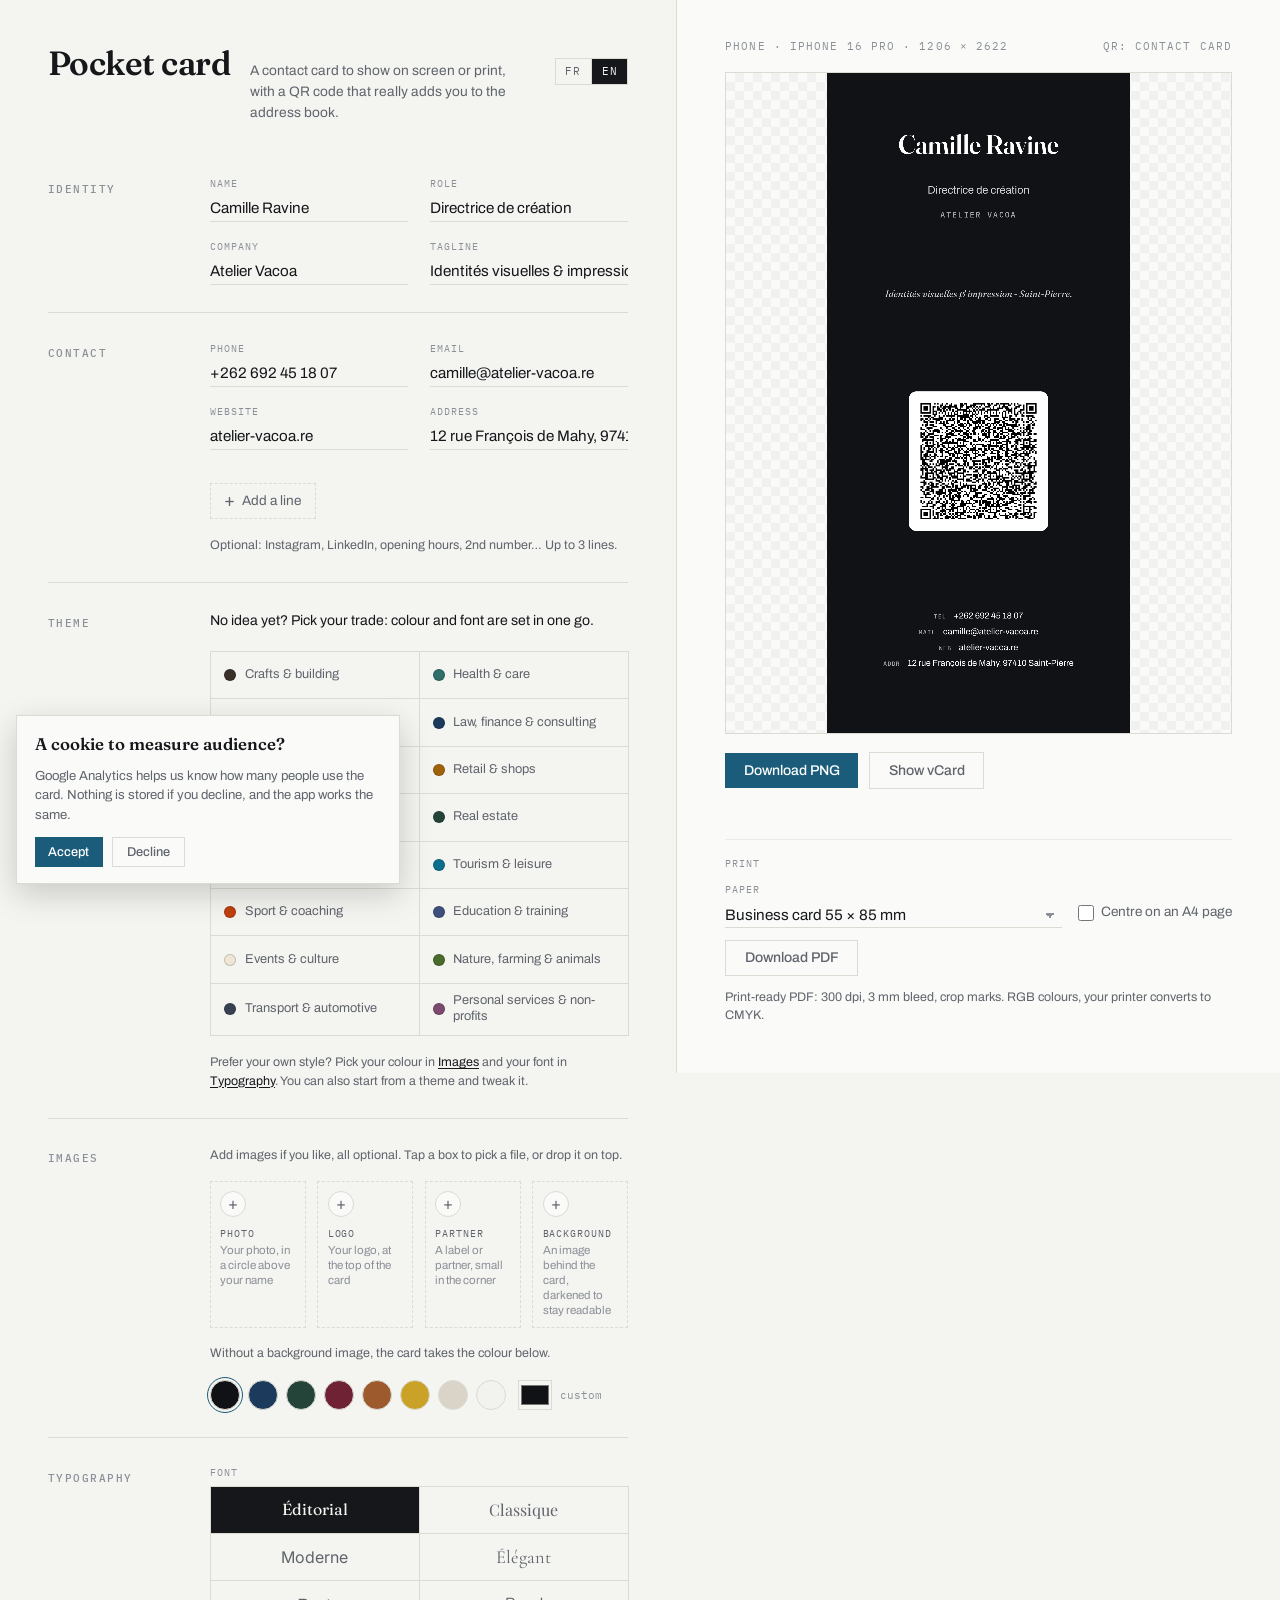
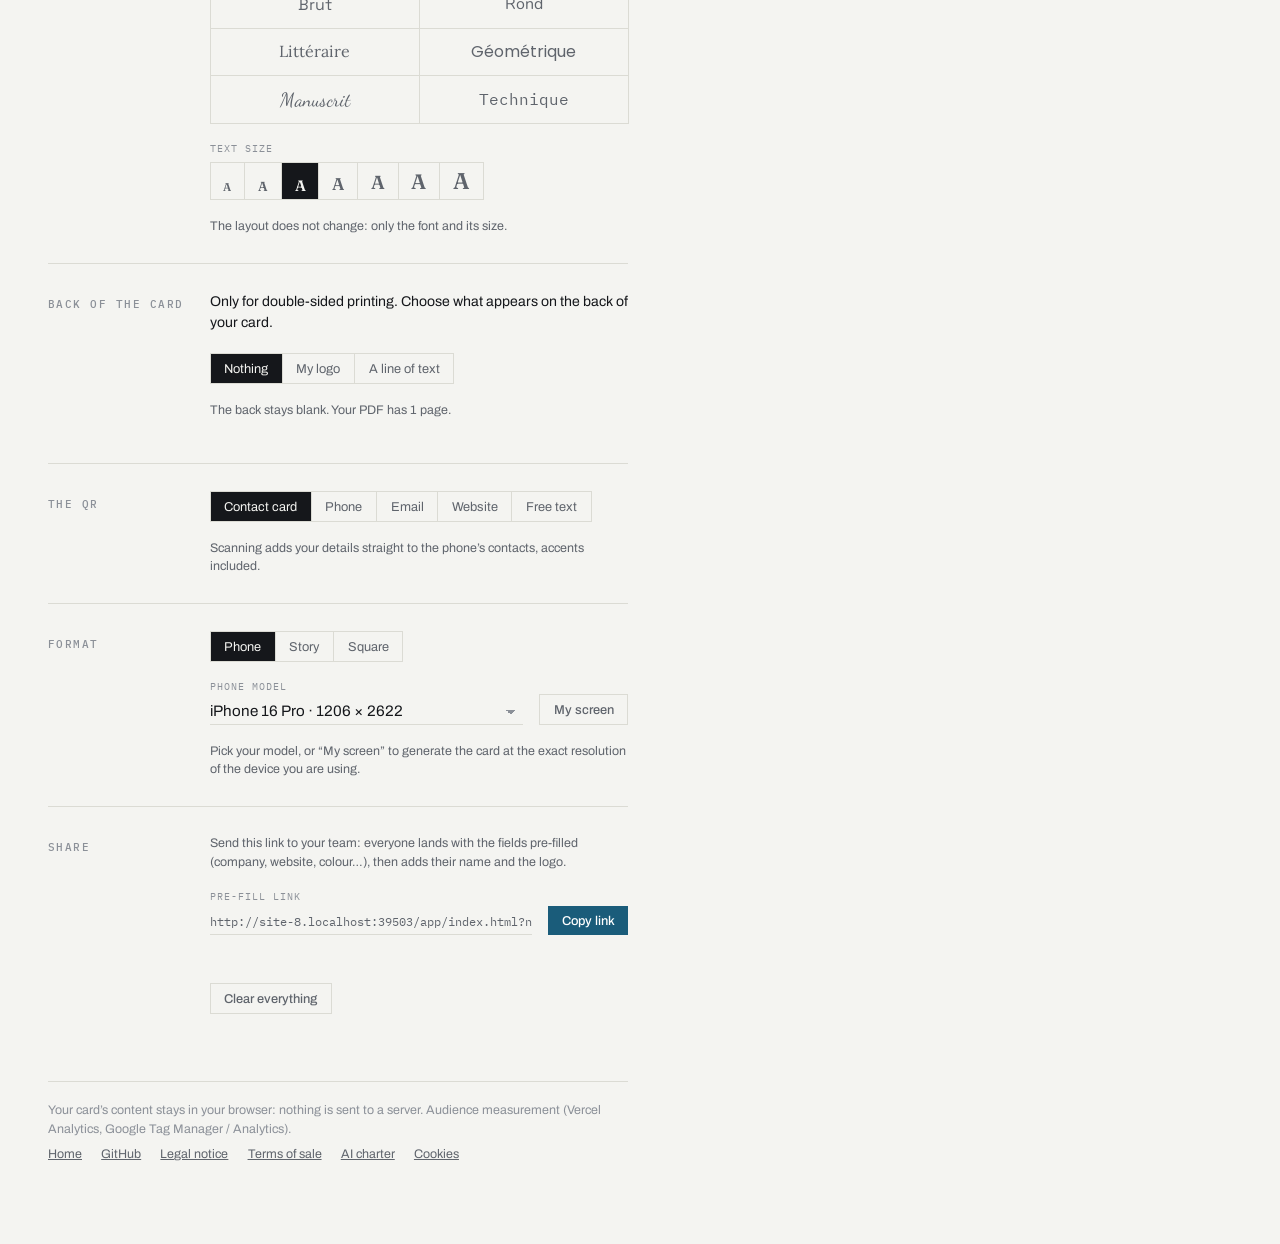
==== app/index.html @ 83f929d3 "Merge pull request #14 from greggstyle/app/lignes-en-plus App : bouton « + Ajouter une ligne » dans " ====
<!doctype html>
<html lang="fr">
<head>
<meta charset="utf-8">
<meta name="viewport" content="width=device-width,initial-scale=1">
<title>Carte de poche</title>
<meta name="description" content="Crée ta carte de contact avec QR code vCard, adaptée à ton téléphone. Gratuit, open source, tout reste dans ton navigateur.">
<meta name="theme-color" content="#1a5c7a">
<!-- Consent Mode v2 : consentement refusé par défaut, mis à jour par la bannière. Doit précéder GTM. -->
<script>
  window.dataLayer = window.dataLayer || [];
  function gtag(){dataLayer.push(arguments);}
  gtag('consent', 'default', {
    ad_storage: 'denied', ad_user_data: 'denied', ad_personalization: 'denied',
    analytics_storage: 'denied', wait_for_update: 500
  });
</script>
<!-- Google Tag Manager -->
<script>(function(w,d,s,l,i){w[l]=w[l]||[];w[l].push({'gtm.start':
new Date().getTime(),event:'gtm.js'});var f=d.getElementsByTagName(s)[0],
j=d.createElement(s),dl=l!='dataLayer'?'&l='+l:'';j.async=true;j.src=
'https://www.googletagmanager.com/gtm.js?id='+i+dl;f.parentNode.insertBefore(j,f);
})(window,document,'script','dataLayer','GTM-T5V4L7X7');</script>
<!-- End Google Tag Manager -->
<script>
  window.dataLayer = window.dataLayer || [];
  function gtag(){dataLayer.push(arguments);}
  gtag('js', new Date());

  gtag('config', 'G-0QM258T49E');
</script>
<meta property="og:title" content="Carte de poche">
<meta property="og:description" content="Une carte de contact à montrer sur écran ou à imprimer, avec un QR qui ajoute vraiment la fiche au répertoire.">
<meta property="og:type" content="website">
<meta property="og:url" content="https://www.cartedepoche.fr/app">
<link rel="canonical" href="https://www.cartedepoche.fr/app">
<link rel="icon" href="data:image/svg+xml,%3Csvg xmlns='http://www.w3.org/2000/svg' viewBox='0 0 64 64'%3E%3Crect width='64' height='64' rx='12' fill='%231a5c7a'/%3E%3Crect x='16' y='8' width='32' height='48' rx='5' fill='%23fff'/%3E%3Crect x='22' y='16' width='8' height='8' fill='%231a5c7a'/%3E%3Crect x='34' y='16' width='8' height='8' fill='%231a5c7a'/%3E%3Crect x='22' y='28' width='8' height='8' fill='%231a5c7a'/%3E%3Crect x='34' y='28' width='4' height='4' fill='%231a5c7a'/%3E%3Crect x='38' y='32' width='4' height='4' fill='%231a5c7a'/%3E%3Crect x='22' y='42' width='20' height='3' rx='1.5' fill='%231a5c7a'/%3E%3C/svg%3E">
<link rel="preconnect" href="https://fonts.googleapis.com">
<link rel="preconnect" href="https://fonts.gstatic.com" crossorigin>
<link rel="stylesheet" href="https://fonts.googleapis.com/css2?family=Fraunces:ital,opsz,wght@0,9..144,300..800;1,9..144,300..700&family=Archivo:wght@400;500;600&family=IBM+Plex+Mono:wght@400;500&display=swap">
<link rel="stylesheet" href="/style.css?v=16">
<script src="/vendor/qrcode.js?v=1.4.4"></script>
</head>
<body>
<!-- Google Tag Manager (noscript) -->
<noscript><iframe src="https://www.googletagmanager.com/ns.html?id=GTM-T5V4L7X7"
height="0" width="0" style="display:none;visibility:hidden"></iframe></noscript>
<!-- End Google Tag Manager (noscript) -->

<div class="wrap">
  <main class="col-form">
    <div class="masthead">
      <h1 data-i18n="title">Carte de poche</h1>
      <p data-i18n="tagline">Une carte de contact à montrer sur écran ou à imprimer, avec un QR qui ajoute vraiment la fiche au répertoire.</p>
      <div class="lang" id="lang" role="group" aria-label="Langue / Language">
        <button type="button" data-lang="fr" aria-pressed="true">FR</button>
        <button type="button" data-lang="en" aria-pressed="false">EN</button>
      </div>
    </div>

    <section class="sec">
      <h2 class="sec-h" data-i18n="sec.identity">Identité</h2>
      <div class="sec-b">
        <div class="grid2">
          <div class="f"><label for="f-name" data-i18n="f.name">Nom</label><input id="f-name" data-field="name" type="text" autocomplete="off"></div>
          <div class="f"><label for="f-role" data-i18n="f.role">Rôle</label><input id="f-role" data-field="role" type="text" autocomplete="off"></div>
          <div class="f"><label for="f-company" data-i18n="f.company">Société</label><input id="f-company" data-field="company" type="text" autocomplete="off"></div>
          <div class="f"><label for="f-phrase" data-i18n="f.phrase">Phrase</label><input id="f-phrase" data-field="phrase" type="text" autocomplete="off"></div>
        </div>
      </div>
    </section>

    <section class="sec">
      <h2 class="sec-h" data-i18n="sec.contact">Contact</h2>
      <div class="sec-b">
        <div class="grid2">
          <div class="f"><label for="f-phone" data-i18n="f.phone">Téléphone</label><input id="f-phone" data-field="phone" type="tel" autocomplete="off"></div>
          <div class="f"><label for="f-email" data-i18n="f.email">Email</label><input id="f-email" data-field="email" type="email" autocomplete="off"></div>
          <div class="f"><label for="f-web" data-i18n="f.web">Site web</label><input id="f-web" data-field="web" type="text" autocomplete="off"></div>
          <div class="f"><label for="f-address" data-i18n="f.address">Adresse</label><input id="f-address" data-field="address" type="text" autocomplete="off"></div>
        </div>
        <div class="extra-rows" id="extra-rows"></div>
        <button class="add-row" id="add-row" type="button"><span aria-hidden="true">+</span> <span data-i18n="extra.add">Ajouter une ligne</span></button>
        <p class="note" id="extra-note" data-i18n="extra.note">Facultatif : Instagram, LinkedIn, horaires, 2e numéro… Jusqu'à 3 lignes.</p>
      </div>
    </section>

    <section class="sec">
      <h2 class="sec-h" data-i18n="sec.theme">Thème</h2>
      <div class="sec-b">
        <p class="note theme-intro" data-i18n="theme.intro">Pas d'idée ? Choisis ton métier : la couleur et la police se règlent d'un coup.</p>
        <div class="seg seg-themes" id="themes" role="group" data-i18n-aria="sec.theme" aria-label="Thème"></div>
        <p class="note theme-custom" id="theme-custom" role="status" hidden></p>
        <p class="note" id="theme-diy"></p>
      </div>
    </section>

    <section class="sec">
      <h2 class="sec-h" data-i18n="sec.images">Images</h2>
      <div class="sec-b">
        <p class="note zones-intro" data-i18n="z.intro">Ajoute tes images si tu veux, tout est facultatif. Appuie sur une case pour choisir un fichier, ou glisse-le dessus.</p>
        <div class="zones">
          <div class="zone" data-zone="photo" tabindex="0" role="button" data-i18n-aria="z.photo.aria" aria-label="Charger une photo">
            <input type="file" accept="image/*" hidden>
            <img class="z-thumb" alt="">
            <button class="z-clear" type="button" data-i18n-aria="z.photo.clear" aria-label="Retirer la photo">&times;</button>
            <span class="z-label" data-i18n="z.photo">Photo</span><span class="z-hint" data-i18n="z.photo.hint">clic ou glisser</span>
          </div>
          <div class="zone" data-zone="logo" tabindex="0" role="button" data-i18n-aria="z.logo.aria" aria-label="Charger le logo principal">
            <input type="file" accept="image/*" hidden>
            <img class="z-thumb" alt="">
            <button class="z-clear" type="button" data-i18n-aria="z.logo.clear" aria-label="Retirer le logo">&times;</button>
            <span class="z-label" data-i18n="z.logo">Logo</span><span class="z-hint" data-i18n="z.logo.hint">haut, centré</span>
          </div>
          <div class="zone" data-zone="partner" tabindex="0" role="button" data-i18n-aria="z.partner.aria" aria-label="Charger le logo partenaire">
            <input type="file" accept="image/*" hidden>
            <img class="z-thumb" alt="">
            <button class="z-clear" type="button" data-i18n-aria="z.partner.clear" aria-label="Retirer le logo partenaire">&times;</button>
            <span class="z-label" data-i18n="z.partner">Partenaire</span><span class="z-hint" data-i18n="z.partner.hint">coin haut droit</span>
          </div>
          <div class="zone" data-zone="bg" tabindex="0" role="button" data-i18n-aria="z.bg.aria" aria-label="Charger une image de fond">
            <input type="file" accept="image/*" hidden>
            <img class="z-thumb" alt="">
            <button class="z-clear" type="button" data-i18n-aria="z.bg.clear" aria-label="Retirer l'image de fond">&times;</button>
            <span class="z-label" data-i18n="z.bg">Fond</span><span class="z-hint" data-i18n="z.bg.hint">voile + texte blanc</span>
          </div>
        </div>
        <p class="note" id="bg-note"></p>
        <p class="note warn" id="quota-note" hidden></p>
        <div class="swatches" id="swatches"></div>
      </div>
    </section>

    <section class="sec" id="sec-typo">
      <h2 class="sec-h" data-i18n="sec.typo">Typographie</h2>
      <div class="sec-b">
        <div class="f-row">
          <span class="f-lab" data-i18n="typo.font">Police</span>
          <div class="seg seg-fonts" id="fonts" role="group" data-i18n-aria="typo.font" aria-label="Police"></div>
        </div>
        <div class="f-row">
          <span class="f-lab" data-i18n="typo.size">Taille du texte</span>
          <div class="seg seg-sizes" id="sizes" role="group" data-i18n-aria="typo.size" aria-label="Taille du texte"></div>
        </div>
        <p class="note" data-i18n="typo.note">La disposition ne change pas : seules la police et sa taille.</p>
      </div>
    </section>

    <section class="sec">
      <h2 class="sec-h" data-i18n="sec.verso">Dos de la carte</h2>
      <div class="sec-b">
        <p class="note theme-intro" data-i18n="verso.intro">Seulement pour imprimer en recto-verso. Choisis ce qui s'affiche au dos de ta carte.</p>
        <div class="seg" id="verso-mode" role="group" data-i18n-aria="sec.verso" aria-label="Verso"></div>
        <div class="f" id="verso-text-wrap" hidden><label for="f-verso-text" data-i18n="verso.text">Texte du verso</label><textarea id="f-verso-text" placeholder="Par défaut : la phrase de la carte"></textarea></div>
        <p class="note" id="verso-note"></p>
        <p class="note"><a href="#" class="see-back" id="verso-see" hidden></a></p>
      </div>
    </section>

    <section class="sec">
      <h2 class="sec-h" data-i18n="sec.qr">Le QR</h2>
      <div class="sec-b">
        <div class="seg" id="qrmode" role="group" data-i18n-aria="qr.group" aria-label="Contenu du QR code"></div>
        <p class="note" id="qr-note"></p>
        <div class="f" id="freetext-wrap" hidden><label for="f-freetext" data-i18n="f.freetext">Texte à encoder</label><textarea id="f-freetext" data-field="freetext"></textarea></div>
      </div>
    </section>

    <section class="sec">
      <h2 class="sec-h" data-i18n="sec.format">Format</h2>
      <div class="sec-b">
        <div class="seg" id="formats" role="group" data-i18n-aria="fmt.group" aria-label="Format de sortie"></div>
        <div class="row" id="phone-row">
          <div class="f">
            <label for="f-preset" data-i18n="fmt.preset">Modèle de téléphone</label>
            <select id="f-preset"></select>
          </div>
          <button class="btn btn-ghost btn-sm" id="myscreen" type="button" data-i18n="fmt.screen">Mon écran</button>
        </div>
        <p class="note" id="fmt-note"></p>
      </div>
    </section>

    <section class="sec">
      <h2 class="sec-h" data-i18n="sec.share">Partager</h2>
      <div class="sec-b">
        <p class="note" data-i18n="share.note">Envoie ce lien à ton équipe : chacun arrive avec les champs pré-remplis (société, site, couleur…), puis ajoute son nom et le logo.</p>
        <div class="row">
          <div class="f"><label for="share-url" data-i18n="share.label">Lien de pré-remplissage</label><input id="share-url" type="text" readonly></div>
          <button class="btn btn-sm" id="copy" type="button" data-i18n="share.copy">Copier le lien</button>
        </div>
        <p class="status" id="share-status"></p>
        <div class="row">
          <button class="btn btn-ghost btn-sm" id="reset" type="button" data-i18n="reset">Tout effacer</button>
        </div>
      </div>
    </section>

    <footer class="foot">
      <span data-i18n="foot.privacy">Le contenu de ta carte reste dans ton navigateur : rien n'est envoyé à un serveur. Mesure d'audience (Vercel Analytics, Google Tag Manager / Analytics).</span>
      <a href="/" data-i18n="foot.home">Accueil</a>
      <a href="https://github.com/greggstyle/carte-de-poche" rel="noopener">GitHub</a>
      <a href="/mentions-legales" data-i18n="foot.legal">Mentions légales</a>
      <a href="/cgv" data-i18n="foot.cgv">CGV</a>
      <a href="/charte-ia" data-i18n="foot.ai">Charte IA</a>
      <button type="button" class="linklike" id="consent-open" data-i18n="consent.manage">Cookies</button>
    </footer>
  </main>

  <aside class="col-view">
    <div class="viewbar">
      <span class="dim" id="dim"></span>
      <div class="seg seg-face" id="face" role="group" aria-label="Recto / Verso" hidden></div>
      <span class="dim" id="mode-dim"></span>
    </div>
    <div class="stage"><canvas id="cv" width="1206" height="2622" data-i18n-aria="preview" aria-label="Aperçu de la carte"></canvas></div>
    <div class="paybar" id="paybar" hidden>
      <span id="paybar-text"></span>
      <button class="btn btn-sm" id="paybar-btn" type="button" data-i18n="pay.unlock">Débloquer</button>
    </div>
    <div class="actions">
      <button class="btn" id="dl" type="button" data-i18n="dl">Télécharger le PNG</button>
      <button class="btn btn-ghost" id="share" type="button" hidden data-i18n="share.btn">Partager</button>
      <button class="btn btn-ghost" id="peek" type="button" aria-expanded="false" data-i18n="peek.show">Voir la vCard</button>
    </div>
    <p class="status" id="status"></p>
    <div class="print">
      <span class="f-lab" data-i18n="print.title">Impression</span>
      <div class="row">
        <div class="f"><label for="f-paper" data-i18n="print.paper">Papier</label><select id="f-paper"></select></div>
        <label class="chk"><input type="checkbox" id="f-a4"> <span data-i18n="print.a4">Centrer sur une page A4</span></label>
      </div>
      <div class="actions">
        <button class="btn btn-ghost" id="pdf" type="button" data-i18n="print.btn">Télécharger le PDF</button>
        <button class="btn btn-ghost" id="pdfshare" type="button" hidden data-i18n="print.share">Partager le PDF</button>
      </div>
      <p class="note" data-i18n="print.note">PDF imprimeur : 300 dpi, 3 mm de fond perdu, traits de coupe. Couleurs RVB, ton imprimeur convertit en CMJN.</p>
    </div>
    <pre class="vcard-peek" id="peek-body" hidden></pre>
  </aside>
</div>

<!-- aperçu flottant (mobile) : vignette en bas à droite, s'ouvre en grand -->
<button class="mini" id="mini" type="button" data-i18n-aria="mini.open" aria-label="Agrandir l'aperçu" aria-haspopup="dialog" hidden><canvas id="mini-cv" width="152" height="330"></canvas></button>
<div class="mini-full" id="mini-full" role="dialog" aria-modal="true" data-i18n-aria="preview" aria-label="Aperçu de la carte" hidden>
  <canvas id="mini-big"></canvas>
  <button class="btn btn-ghost mini-close" id="mini-close" type="button" data-i18n="mini.close">Fermer</button>
</div>

<script>window.va = window.va || function(){ (window.vaq = window.vaq || []).push(arguments); };</script>
<script defer src="/_vercel/insights/script.js"></script>
<div class="gate" id="gate" role="dialog" aria-modal="true" aria-labelledby="gate-title" hidden>
  <div class="gate-card">
    <h2 id="gate-title">Débloquer les téléchargements</h2>
    <p id="gate-body"></p>
    <p class="gate-launch" id="gate-launch" hidden></p>
    <label class="gate-consent"><input type="checkbox" id="gate-consent"> <span id="gate-consent-text"></span></label>
    <p class="gate-msg" id="gate-msg" role="alert" hidden></p>
    <div class="gate-actions">
      <button class="btn" id="gate-go" type="button" disabled></button>
      <button class="btn btn-ghost" id="gate-later" type="button"></button>
    </div>
    <p class="note" id="gate-secure"></p>
  </div>
</div>

<div class="consent" id="consent" role="dialog" aria-live="polite" aria-labelledby="consent-title" hidden>
  <p class="consent-t" id="consent-title" data-i18n="consent.title">Un cookie pour mesurer l'audience ?</p>
  <p class="consent-b" data-i18n="consent.body">Google Analytics nous aide à savoir combien de personnes utilisent la carte. Rien n'est déposé si tu refuses, et l'app marche pareil.</p>
  <div class="consent-a">
    <button type="button" class="btn btn-sm" id="consent-yes" data-i18n="consent.yes">Accepter</button>
    <button type="button" class="btn btn-ghost btn-sm" id="consent-no" data-i18n="consent.no">Refuser</button>
  </div>
</div>
<script src="/app.js?v=19"></script>
</body>
</html>
---- style.css ----
/* Carte de poche : styles. Tokens light/dark, mise en page 2 colonnes, responsive. */
:root{
  --bg:#f4f4f1;
  --panel:#fafaf8;
  --ink:#15171b;
  --ink-2:#5f646c;
  --ink-3:#8b9098;
  --rule:#dbdbd4;
  --rule-2:#eceae4;
  --accent:#1a5c7a;
  --accent-ink:#ffffff;
  --focus:#1a5c7a;
  --serif:"Fraunces",Georgia,"Times New Roman",serif;
  --sans:"Archivo","Helvetica Neue",Arial,sans-serif;
  --mono:"IBM Plex Mono",ui-monospace,"SFMono-Regular",Menlo,monospace;
  color-scheme:light;
}
@media (prefers-color-scheme:dark){
  :root:not([data-theme="light"]){
    --bg:#111214;
    --panel:#16181b;
    --ink:#e8e8e4;
    --ink-2:#9aa0a8;
    --ink-3:#71767e;
    --rule:#2a2d32;
    --rule-2:#212429;
    --accent:#7cc0dd;
    --accent-ink:#0d1114;
    --focus:#7cc0dd;
    color-scheme:dark;
  }
}
:root[data-theme="dark"]{
  --bg:#111214;
  --panel:#16181b;
  --ink:#e8e8e4;
  --ink-2:#9aa0a8;
  --ink-3:#71767e;
  --rule:#2a2d32;
  --rule-2:#212429;
  --accent:#7cc0dd;
  --accent-ink:#0d1114;
  --focus:#7cc0dd;
  color-scheme:dark;
}
*{box-sizing:border-box}
[hidden]{display:none!important}
html{background:var(--bg)}
body{margin:0;background:var(--bg);color:var(--ink);font-family:var(--sans);font-size:15px;line-height:1.5;-webkit-font-smoothing:antialiased}
img{max-width:100%}
:focus-visible{outline:2px solid var(--focus);outline-offset:2px}

.wrap{display:grid;grid-template-columns:minmax(0,1.12fr) minmax(0,1fr);align-items:start;max-width:1500px;margin:0 auto}
.col-form{padding:2.4rem 3rem 5rem}
.col-view{position:sticky;top:0;border-left:1px solid var(--rule);background:var(--panel);padding:2.4rem 3rem 3rem;min-height:100vh;display:flex;flex-direction:column;gap:1.1rem}

.masthead{display:flex;align-items:baseline;gap:.9rem 1.2rem;flex-wrap:wrap;padding-bottom:1.6rem}
.masthead h1{font-family:var(--serif);font-weight:600;font-size:2.1rem;letter-spacing:-.015em;margin:0;text-wrap:balance}
.masthead p{margin:0;color:var(--ink-2);font-size:.86rem;max-width:34ch}
.lang{margin-left:auto;display:inline-flex;border:1px solid var(--rule)}
.lang button{font-family:var(--mono);font-size:.66rem;letter-spacing:.1em;text-transform:uppercase;color:var(--ink-2);background:transparent;border:0;border-right:1px solid var(--rule);padding:.35rem .6rem;cursor:pointer}
.lang button:last-child{border-right:0}
.lang button[aria-pressed="true"]{background:var(--ink);color:var(--bg)}

.sec{display:grid;grid-template-columns:8.5rem minmax(0,1fr);gap:0 1.6rem;padding:1.7rem 0;border-top:1px solid var(--rule)}
.sec:first-of-type{border-top:0}
.sec > .sec-h{font-family:var(--mono);font-size:.66rem;font-weight:500;letter-spacing:.14em;text-transform:uppercase;color:var(--ink-3);margin:.35rem 0 0;line-height:1.4}
.sec-b{display:flex;flex-direction:column;gap:1.05rem;min-width:0}

.grid2{display:grid;grid-template-columns:repeat(2,minmax(0,1fr));gap:1.05rem 1.4rem}
/* lignes de contact en plus (facultatives) */
.extra-rows{display:flex;flex-direction:column;gap:1.05rem;margin-top:1.05rem}
.extra-rows:empty{display:none}
.extra-row{display:grid;grid-template-columns:minmax(0,7.5rem) minmax(0,1fr) auto;gap:1rem;align-items:end}
.extra-del{width:30px;height:30px;border:1px solid var(--rule);background:var(--panel);color:var(--ink-2);border-radius:50%;font-size:16px;line-height:1;cursor:pointer;padding:0;margin-bottom:.2rem}
.extra-del:hover{color:var(--ink);border-color:var(--ink-2)}
.add-row{align-self:flex-start;margin-top:1rem;display:inline-flex;align-items:center;gap:.45rem;background:transparent;border:1px dashed var(--rule);color:var(--ink-2);font:inherit;font-size:.85rem;padding:.45rem .85rem;cursor:pointer}
.add-row span[aria-hidden]{font-size:1.1rem;line-height:1}
.add-row:hover{border-color:var(--accent);color:var(--accent)}
.add-row[hidden]{display:none}
.f{display:flex;flex-direction:column;gap:.28rem;min-width:0}
.f > label{font-family:var(--mono);font-size:.63rem;letter-spacing:.1em;text-transform:uppercase;color:var(--ink-3)}
.f > input,.f > textarea,.f > select{font-family:var(--sans);font-size:.95rem;color:var(--ink);background:transparent;border:0;border-bottom:1px solid var(--rule);padding:.3rem 0;width:100%;border-radius:0}
.f > select{cursor:pointer;-webkit-appearance:none;appearance:none;padding-right:1.4rem;background-image:linear-gradient(45deg,transparent 50%,var(--ink-3) 50%),linear-gradient(135deg,var(--ink-3) 50%,transparent 50%);background-position:calc(100% - 12px) 55%,calc(100% - 7px) 55%;background-size:5px 5px,5px 5px;background-repeat:no-repeat}
.f > textarea{resize:vertical;min-height:3.2em;line-height:1.45}
.f > input:focus,.f > textarea:focus,.f > select:focus{outline:none;border-bottom-color:var(--accent)}
.f > input::placeholder,.f > textarea::placeholder{color:var(--ink-3)}
.f > input[readonly]{color:var(--ink-2);font-family:var(--mono);font-size:.78rem}

.zones{display:grid;grid-template-columns:repeat(4,minmax(0,1fr));gap:.7rem}
.zone{position:relative;border:1px dashed var(--rule);background:transparent;padding:.6rem .6rem .55rem;min-height:92px;display:flex;flex-direction:column;justify-content:flex-end;gap:.1rem;cursor:pointer;transition:border-color .12s,background .12s}
.zone:hover,.zone.over{border-color:var(--accent);background:color-mix(in srgb,var(--accent) 7%,transparent)}
.zone .z-label{font-family:var(--mono);font-size:.63rem;letter-spacing:.09em;text-transform:uppercase;color:var(--ink-2)}
.zone .z-hint{font-size:.72rem;line-height:1.3;color:var(--ink-3)}
.zones-intro{margin:0 0 .2rem}
/* un « + » dans chaque case vide, pour montrer qu'on peut appuyer */
.zone:not(.filled)::before{content:"+";position:absolute;top:.55rem;left:.6rem;width:24px;height:24px;border:1px solid var(--rule);border-radius:50%;display:flex;align-items:center;justify-content:center;font-size:16px;line-height:1;color:var(--ink-2);background:var(--panel);transition:color .12s,border-color .12s}
.zone:not(.filled):hover::before,.zone.over::before{color:var(--accent);border-color:var(--accent)}
.zone:not(.filled){justify-content:flex-start;padding-top:2.75rem}
.zone{min-height:118px}
.zone .z-thumb{display:none;position:absolute;inset:.5rem .5rem 2.1rem;width:calc(100% - 1rem);height:calc(100% - 2.6rem);object-fit:contain;object-position:left center}
.zone.filled{border-style:solid;border-color:var(--rule)}
.zone.filled .z-thumb{display:block}
.zone.filled .z-hint{display:none}
.z-clear{display:none;position:absolute;top:.3rem;right:.3rem;width:22px;height:22px;border:1px solid var(--rule);background:var(--panel);color:var(--ink-2);border-radius:50%;font-size:14px;line-height:1;cursor:pointer;padding:0}
.z-clear:hover{color:var(--ink);border-color:var(--ink-2)}
.zone.filled .z-clear{display:block}

.swatches{display:flex;flex-wrap:wrap;gap:.5rem;align-items:center}
.sw{width:30px;height:30px;border-radius:50%;border:1px solid var(--rule);padding:0;cursor:pointer;position:relative}
.sw[aria-pressed="true"]::after{content:"";position:absolute;inset:-4px;border:1px solid var(--accent);border-radius:50%}
.picker{display:inline-flex;align-items:center;gap:.45rem;margin-left:.3rem}
.picker input[type=color]{width:34px;height:30px;padding:0;border:1px solid var(--rule);background:transparent;cursor:pointer}
.picker span{font-family:var(--mono);font-size:.68rem;color:var(--ink-3)}

.seg{display:flex;flex-wrap:wrap;gap:0;border:1px solid var(--rule);width:fit-content;max-width:100%}
.seg button{font-family:var(--sans);font-size:.8rem;color:var(--ink-2);background:transparent;border:0;border-right:1px solid var(--rule);padding:.45rem .85rem;cursor:pointer;white-space:nowrap}
.seg button:last-child{border-right:0}
.seg button[aria-pressed="true"]{background:var(--ink);color:var(--bg)}
.row{display:flex;flex-wrap:wrap;gap:.7rem 1rem;align-items:flex-end}
.row .f{flex:1 1 14rem}
.note{font-size:.78rem;color:var(--ink-2);margin:0}
.note code{font-family:var(--mono);font-size:.92em;color:var(--ink)}
.note.warn{color:#9c5a2d}

.stage{border:1px solid var(--rule);background:
  repeating-conic-gradient(from 0deg, color-mix(in srgb,var(--ink) 4%,transparent) 0% 25%, transparent 0% 50%) 0 0/18px 18px;
  padding:0;display:flex;justify-content:center;align-items:flex-start;overflow:hidden}
#cv{display:block;width:100%;height:auto;max-height:calc(100vh - 15rem);object-fit:contain}
.viewbar{display:flex;justify-content:space-between;align-items:baseline;gap:1rem;flex-wrap:wrap}
.viewbar .dim{font-family:var(--mono);font-size:.68rem;letter-spacing:.1em;text-transform:uppercase;color:var(--ink-3)}
.actions{display:flex;gap:.7rem;align-items:center;flex-wrap:wrap}
.btn{font-family:var(--sans);font-size:.88rem;font-weight:500;background:var(--accent);color:var(--accent-ink);border:0;padding:.62rem 1.15rem;cursor:pointer}
.btn:hover{filter:brightness(1.08)}
.btn[disabled]{opacity:.5;cursor:default}
.btn-ghost{background:transparent;color:var(--ink-2);border:1px solid var(--rule)}
.btn-ghost:hover{color:var(--ink);border-color:var(--ink-2);filter:none}
.btn-sm{font-size:.8rem;padding:.45rem .85rem}
.status{font-size:.78rem;color:var(--ink-2);margin:0;min-height:1.2em}
.vcard-peek{font-family:var(--mono);font-size:.66rem;line-height:1.6;color:var(--ink-3);white-space:pre-wrap;word-break:break-all;border-top:1px solid var(--rule-2);padding-top:.8rem;margin:0;max-height:8.5rem;overflow:auto}

.foot{margin-top:2.5rem;padding-top:1.2rem;border-top:1px solid var(--rule);font-size:.78rem;color:var(--ink-3);display:flex;flex-wrap:wrap;gap:.4rem 1.2rem}
.foot a{color:var(--ink-2)}

/* typographie */
.f-row{display:flex;flex-direction:column;gap:.35rem}
.f-lab{font-family:var(--mono);font-size:.63rem;letter-spacing:.1em;text-transform:uppercase;color:var(--ink-3)}
/* polices : grille régulière, 2 colonnes (5 lignes) dans une colonne étroite, 5 colonnes (2 lignes) dès qu'il y a la place.
   Les traits entre cases viennent du fond de la grille (gap 1px), pour des lignes nettes et continues. */
.f-row:has(> .seg-fonts){container-type:inline-size}
.seg-fonts{display:grid;grid-template-columns:repeat(2,minmax(0,1fr));gap:1px;width:100%;background:var(--rule)}
.seg-fonts button{border-right:0;background:var(--bg);font-size:1rem;line-height:1.2;padding:.65rem .5rem;min-height:2.9rem;text-align:center;overflow:hidden;text-overflow:ellipsis}
.seg-fonts button[data-k="elegant"]{font-size:1.15rem}
.seg-fonts button[data-k="script"]{font-size:1.2rem}
.seg-fonts button[aria-pressed="true"]{background:var(--ink);color:var(--bg)}
@container (min-width:42rem){.seg-fonts{grid-template-columns:repeat(5,minmax(0,1fr))}}
.seg-sizes button{line-height:1;padding:.4rem .8rem;display:inline-flex;align-items:flex-end;min-height:2.3rem;font-family:var(--serif);font-weight:600}

/* paiement */
.sr{position:absolute;width:1px;height:1px;overflow:hidden;clip:rect(0 0 0 0);white-space:nowrap}
.paybar s,.gate-card s{color:var(--ink-3);text-decoration-thickness:2px}
.paybar strong{color:var(--ink)}
.paybar{display:flex;align-items:center;justify-content:space-between;gap:.8rem;flex-wrap:wrap;border:1px solid var(--rule);background:color-mix(in srgb,var(--accent) 8%,transparent);padding:.6rem .8rem;font-size:.82rem;color:var(--ink-2)}
.paybar.ok{background:color-mix(in srgb,#2f9e5a 12%,transparent);color:var(--ink)}
.gate{position:fixed;inset:0;z-index:60;background:rgba(10,12,14,.55);display:flex;align-items:center;justify-content:center;padding:1rem}
.gate-card{background:var(--panel);color:var(--ink);border:1px solid var(--rule);border-radius:10px;max-width:30rem;width:100%;padding:1.4rem 1.4rem 1.2rem;display:flex;flex-direction:column;gap:.8rem;box-shadow:0 20px 50px rgba(0,0,0,.3)}
.gate-card h2{font-family:var(--serif);font-size:1.4rem;margin:0}
.gate-card p{margin:0;color:var(--ink-2);font-size:.92rem}
.gate-launch{color:var(--accent)!important;font-weight:600}
.gate-consent{display:flex;gap:.6rem;align-items:flex-start;font-size:.82rem;color:var(--ink-2);cursor:pointer}
.gate-consent input{margin-top:.2rem;width:18px;height:18px;flex:none;accent-color:var(--accent)}
.gate-msg{color:#b3261e!important;font-weight:600}
.gate-actions{display:flex;gap:.7rem;flex-wrap:wrap}

/* thèmes et verso */
/* thèmes : même grille régulière que les polices. 16 thèmes = 2 colonnes, ou 4 quand il y a la place. */
.f-row:has(> .seg-themes), .sec-b:has(> .seg-themes){container-type:inline-size}
.seg-themes{display:grid;grid-template-columns:repeat(2,minmax(0,1fr));gap:1px;width:100%;background:var(--rule)}
.seg-themes button{display:flex;align-items:center;gap:.55rem;border-right:0;background:var(--bg);white-space:normal;text-align:left;line-height:1.25;padding:.6rem .8rem;min-height:2.9rem}
.seg-themes button[aria-pressed="true"]{background:var(--ink);color:var(--bg)}
@container (min-width:42rem){.seg-themes{grid-template-columns:repeat(4,minmax(0,1fr))}}
.theme-intro{font-size:.88rem;color:var(--ink);margin:0 0 .2rem}
.theme-custom{color:var(--accent);font-weight:500}
.theme-custom::before{content:"\2713\00a0"}
#theme-diy a{color:var(--ink);text-decoration:underline;text-underline-offset:.15em;text-decoration-thickness:1px}
#theme-diy a:hover{color:var(--accent)}
.see-back{color:var(--ink);text-decoration:underline;text-underline-offset:.15em;text-decoration-thickness:1px}
.see-back:hover{color:var(--accent)}
.flash{animation:flash 1.4s ease}
@keyframes flash{0%,100%{box-shadow:0 0 0 0 transparent}25%{box-shadow:0 0 0 4px color-mix(in srgb,var(--accent) 35%,transparent)}}
.seg-themes .dot{width:12px;height:12px;border-radius:50%;border:1px solid rgba(0,0,0,.18);flex:none}
.seg-face button{font-family:var(--mono);font-size:.66rem;letter-spacing:.1em;text-transform:uppercase;padding:.3rem .6rem}

/* impression */
.print{display:flex;flex-direction:column;gap:.7rem;border-top:1px solid var(--rule-2);padding-top:1rem}
.chk{display:inline-flex;align-items:center;gap:.45rem;font-size:.85rem;color:var(--ink-2);cursor:pointer;padding-bottom:.35rem}
.chk input{width:16px;height:16px;accent-color:var(--accent);margin:0}

/* bannière de consentement */
.consent{position:fixed;left:1rem;right:1rem;bottom:1rem;z-index:50;max-width:24rem;margin:0;background:var(--panel);color:var(--ink);border:1px solid var(--rule);box-shadow:0 10px 30px rgba(0,0,0,.18);padding:1rem 1.1rem;display:flex;flex-direction:column;gap:.55rem}
.consent-t{margin:0;font-family:var(--serif);font-weight:600;font-size:1.05rem}
.consent-b{margin:0;font-size:.82rem;color:var(--ink-2)}
.consent-a{display:flex;gap:.6rem;flex-wrap:wrap;margin-top:.2rem}
.linklike{background:none;border:0;padding:0;font:inherit;color:var(--ink-2);text-decoration:underline;cursor:pointer}

/* aperçu flottant (mobile uniquement) */
.mini{position:fixed;right:calc(.9rem + env(safe-area-inset-right));bottom:calc(.9rem + env(safe-area-inset-bottom));z-index:40;padding:0;border:1px solid var(--rule);background:var(--panel);border-radius:10px;overflow:hidden;box-shadow:0 8px 24px rgba(0,0,0,.22);cursor:zoom-in;opacity:0;transform:translateY(8px) scale(.96);pointer-events:none;transition:opacity .2s ease,transform .2s ease,top .2s ease,bottom .2s ease}
.mini.on{opacity:1;transform:none;pointer-events:auto}
.mini.top{bottom:auto;top:calc(.9rem + env(safe-area-inset-top))}
.mini canvas{display:block}
.mini:focus-visible{outline:2px solid var(--focus);outline-offset:3px}
.mini-full{position:fixed;inset:0;z-index:55;background:rgba(10,12,14,.82);display:flex;flex-direction:column;align-items:center;justify-content:center;gap:1rem;padding:calc(1rem + env(safe-area-inset-top)) 1rem calc(1rem + env(safe-area-inset-bottom))}
.mini-full[hidden]{display:none}
.mini-full canvas{display:block;max-width:100%;max-height:calc(100% - 4rem);width:auto;height:auto;box-shadow:0 12px 40px rgba(0,0,0,.4)}
.mini-close{background:var(--panel);color:var(--ink)}
@media (min-width:981px){.mini{display:none}}

@media (max-width:980px){
  .wrap{grid-template-columns:minmax(0,1fr)}
  .col-view{position:static;order:-1;border-left:0;border-bottom:1px solid var(--rule);min-height:0;padding:1.6rem 1rem 2rem}
  .col-form{padding:1.6rem 1rem 4rem}
  .sec{grid-template-columns:minmax(0,1fr);gap:.7rem}
  .sec > .sec-h{margin:0}
  #cv{max-height:62vh}
  .zones{grid-template-columns:repeat(2,minmax(0,1fr))}
  .lang{margin-left:0}
}
@media (max-width:520px){
  .grid2{grid-template-columns:minmax(0,1fr)}
}
@media (prefers-reduced-motion:reduce){*{transition:none!important}}
@media (pointer:coarse){
  .z-clear{width:30px;height:30px;font-size:18px}
  .seg button{padding:.6rem .95rem}
}
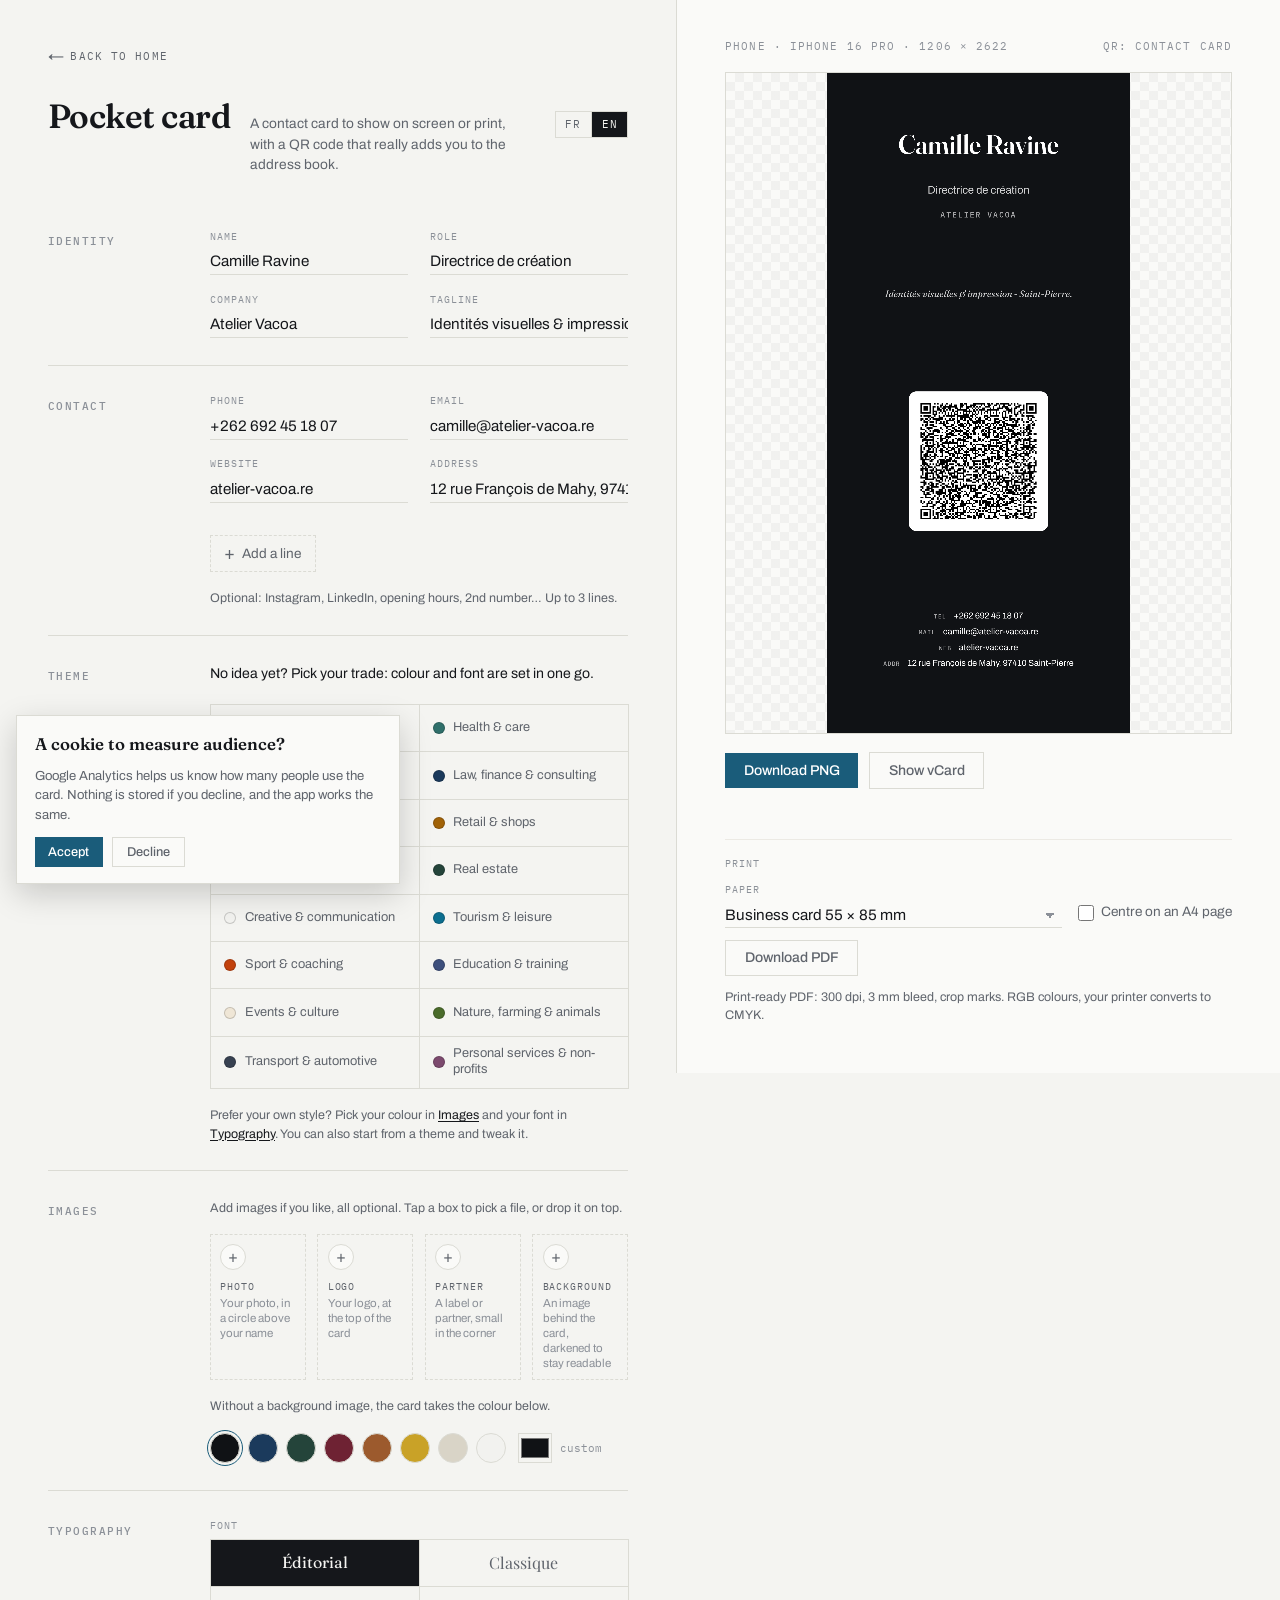
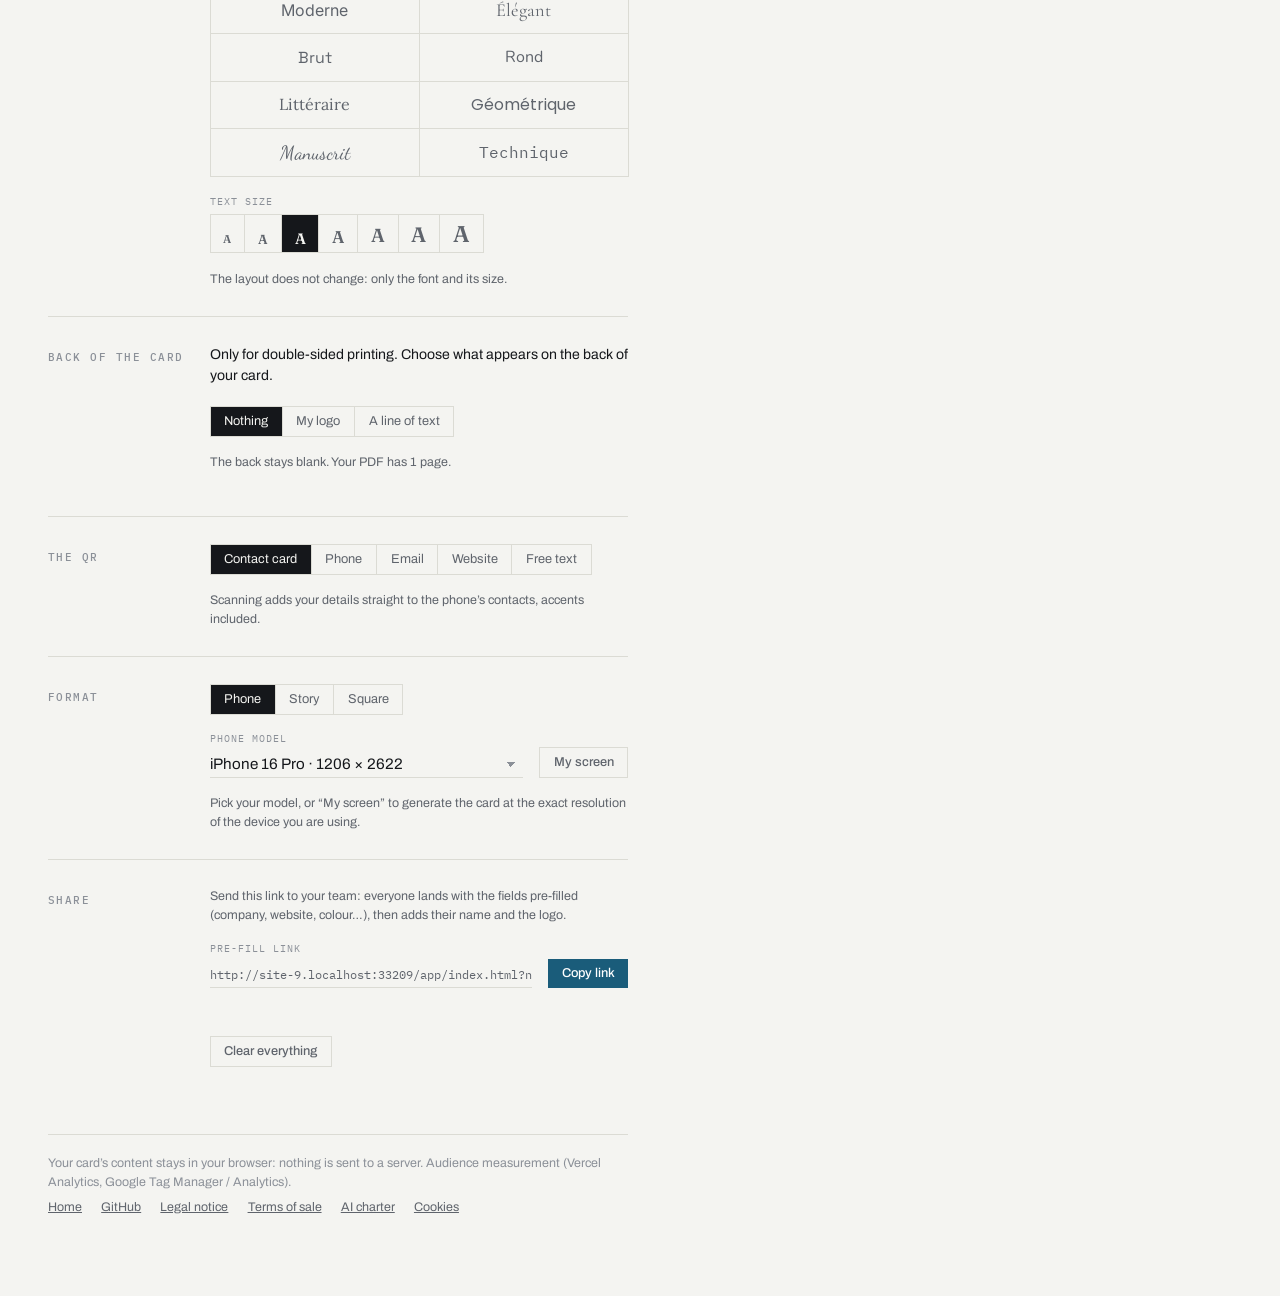
==== commit b27f6536: "App : lien « Retour à l'accueil » et titre cliquable Un lien « ← Retour à l'accueil » au-dessus du t" ====
--- a/app/index.html
+++ b/app/index.html
@@ -38,7 +38,7 @@
 <link rel="preconnect" href="https://fonts.googleapis.com">
 <link rel="preconnect" href="https://fonts.gstatic.com" crossorigin>
 <link rel="stylesheet" href="https://fonts.googleapis.com/css2?family=Fraunces:ital,opsz,wght@0,9..144,300..800;1,9..144,300..700&family=Archivo:wght@400;500;600&family=IBM+Plex+Mono:wght@400;500&display=swap">
-<link rel="stylesheet" href="/style.css?v=16">
+<link rel="stylesheet" href="/style.css?v=17">
 <script src="/vendor/qrcode.js?v=1.4.4"></script>
 </head>
 <body>
@@ -49,8 +49,9 @@
 
 <div class="wrap">
   <main class="col-form">
+    <a class="back-home" href="/"><span aria-hidden="true">&larr;</span> <span data-i18n="nav.home">Retour à l'accueil</span></a>
     <div class="masthead">
-      <h1 data-i18n="title">Carte de poche</h1>
+      <h1><a class="home-link" href="/" data-i18n="title">Carte de poche</a></h1>
       <p data-i18n="tagline">Une carte de contact à montrer sur écran ou à imprimer, avec un QR qui ajoute vraiment la fiche au répertoire.</p>
       <div class="lang" id="lang" role="group" aria-label="Langue / Language">
         <button type="button" data-lang="fr" aria-pressed="true">FR</button>
@@ -208,6 +209,7 @@
   </main>
 
   <aside class="col-view">
+    <a class="back-home back-home-m" href="/"><span aria-hidden="true">&larr;</span> <span data-i18n="nav.home">Retour à l'accueil</span></a>
     <div class="viewbar">
       <span class="dim" id="dim"></span>
       <div class="seg seg-face" id="face" role="group" aria-label="Recto / Verso" hidden></div>
@@ -272,6 +274,6 @@
     <button type="button" class="btn btn-ghost btn-sm" id="consent-no" data-i18n="consent.no">Refuser</button>
   </div>
 </div>
-<script src="/app.js?v=19"></script>
+<script src="/app.js?v=20"></script>
 </body>
 </html>
--- a/style.css
+++ b/style.css
@@ -56,6 +56,14 @@
 
 .masthead{display:flex;align-items:baseline;gap:.9rem 1.2rem;flex-wrap:wrap;padding-bottom:1.6rem}
 .masthead h1{font-family:var(--serif);font-weight:600;font-size:2.1rem;letter-spacing:-.015em;margin:0;text-wrap:balance}
+.home-link{color:inherit;text-decoration:none}
+.home-link:hover{color:var(--accent)}
+/* lien retour vers la page d'accueil, au-dessus du titre */
+.back-home{display:inline-flex;align-items:center;gap:.4rem;margin:0 0 1.1rem;font-family:var(--mono);font-size:.7rem;letter-spacing:.1em;text-transform:uppercase;color:var(--ink-2);text-decoration:none;padding:.35rem 0}
+.back-home span[aria-hidden]{font-family:var(--sans);font-size:1rem;letter-spacing:0;transition:transform .15s}
+.back-home:hover{color:var(--accent)}
+.back-home:hover span[aria-hidden]{transform:translateX(-3px)}
+.back-home-m{display:none}
 .masthead p{margin:0;color:var(--ink-2);font-size:.86rem;max-width:34ch}
 .lang{margin-left:auto;display:inline-flex;border:1px solid var(--rule)}
 .lang button{font-family:var(--mono);font-size:.66rem;letter-spacing:.1em;text-transform:uppercase;color:var(--ink-2);background:transparent;border:0;border-right:1px solid var(--rule);padding:.35rem .6rem;cursor:pointer}
@@ -216,6 +224,8 @@
 @media (min-width:981px){.mini{display:none}}
 
 @media (max-width:980px){
+  .back-home-m{display:inline-flex;align-self:flex-start;margin:0}
+  .col-form > .back-home{display:none}
   .wrap{grid-template-columns:minmax(0,1fr)}
   .col-view{position:static;order:-1;border-left:0;border-bottom:1px solid var(--rule);min-height:0;padding:1.6rem 1rem 2rem}
   .col-form{padding:1.6rem 1rem 4rem}
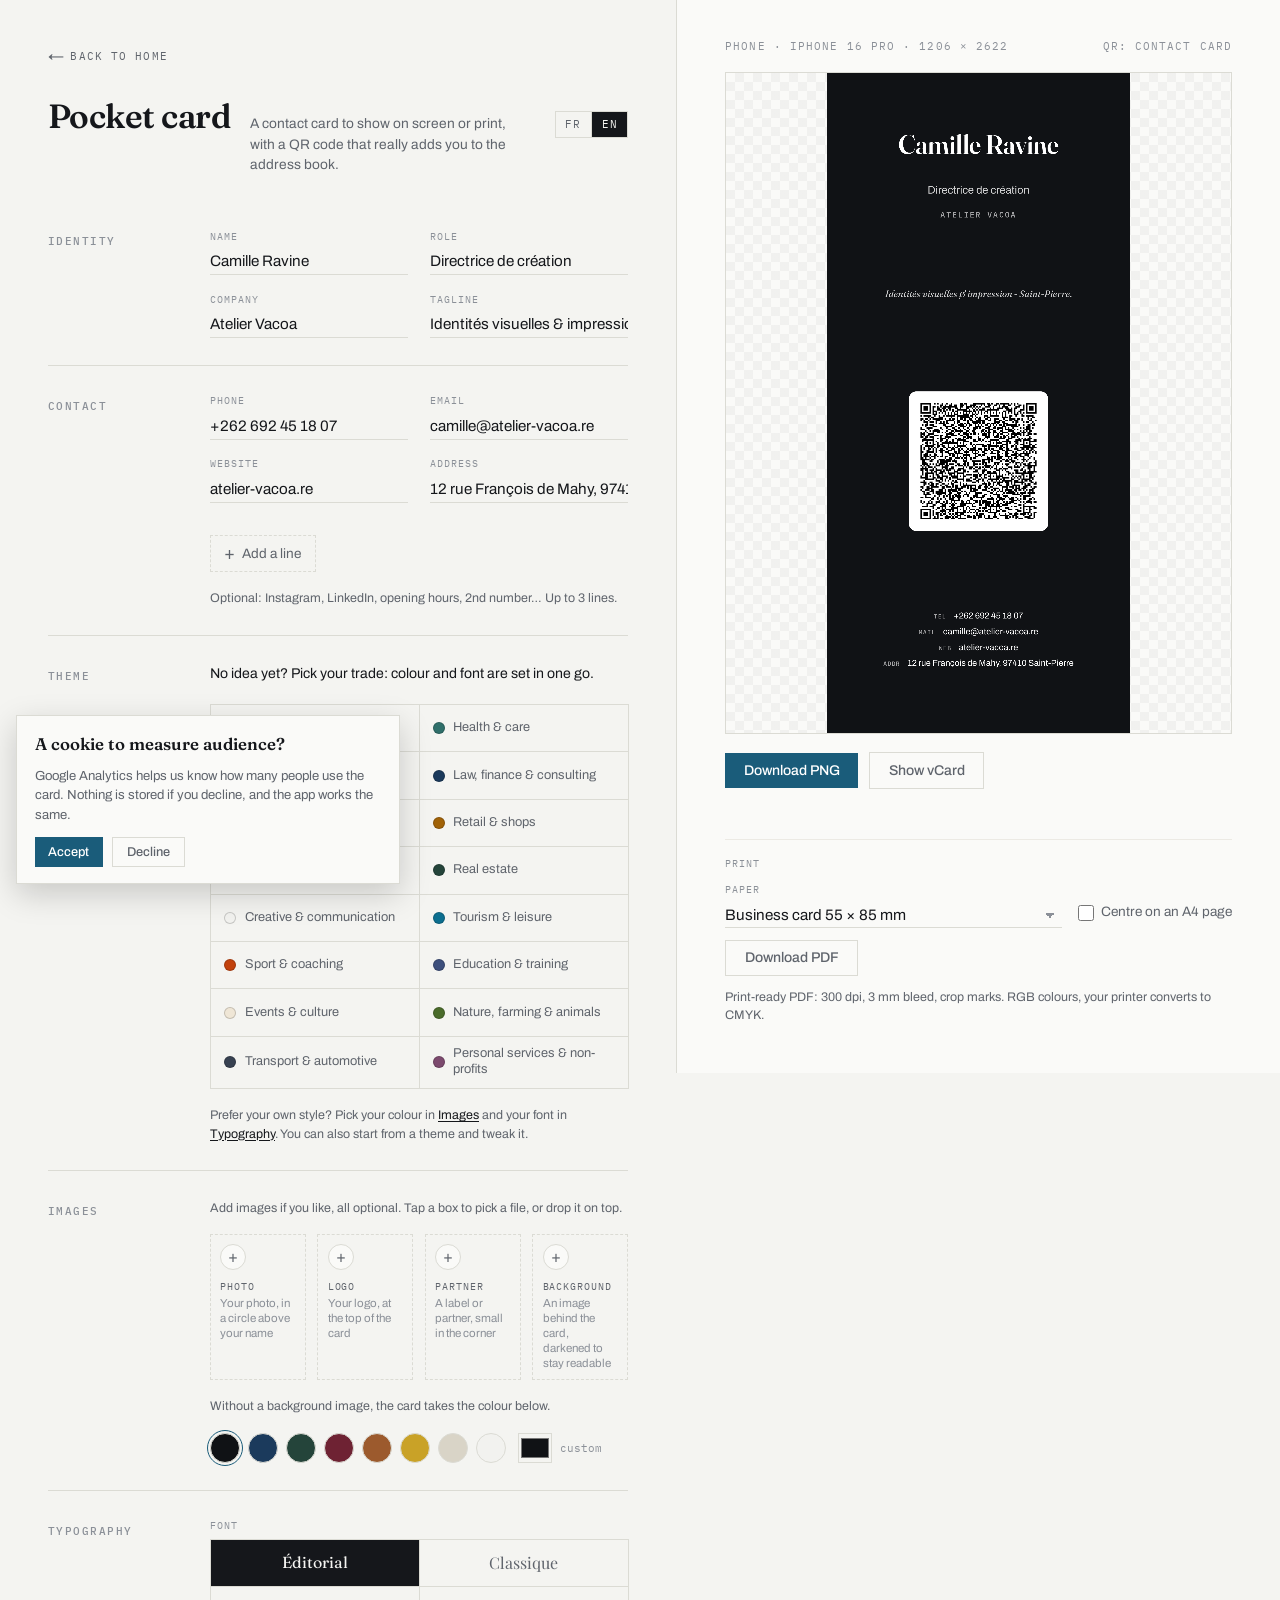
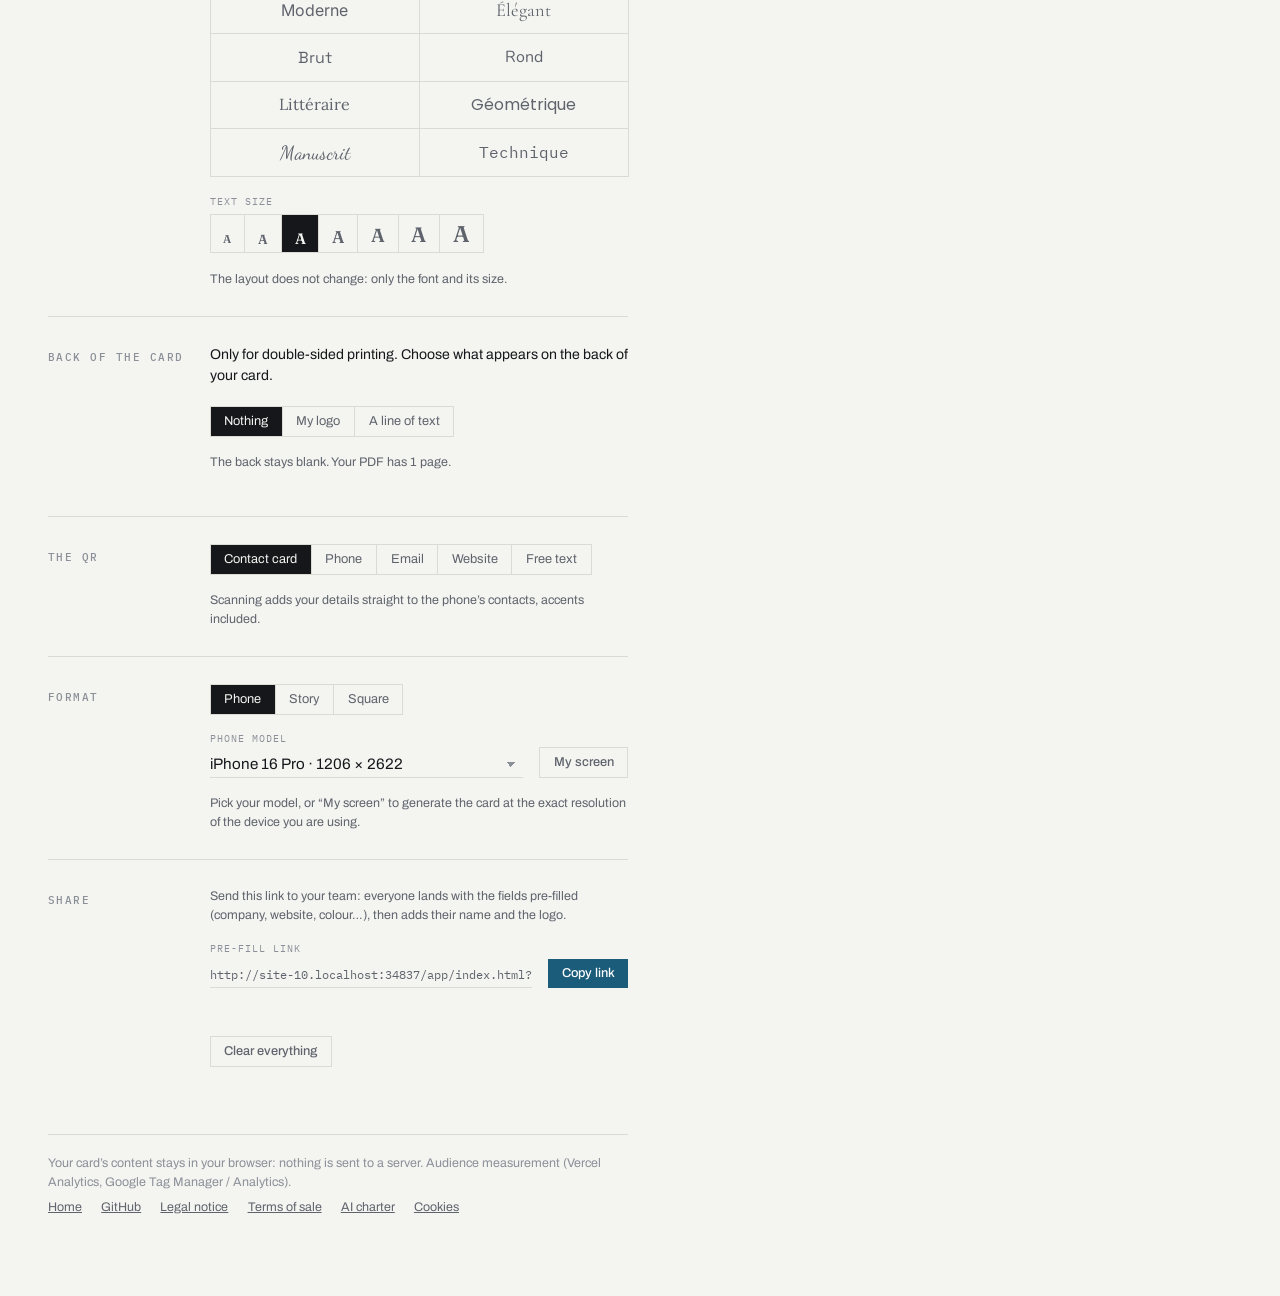
==== commit cfec4193: "App : encadré de paiement plus clair, « pour 24 h » expliqué - bandeau : « Ta carte est prête. Pour " ====
--- a/app/index.html
+++ b/app/index.html
@@ -38,7 +38,7 @@
 <link rel="preconnect" href="https://fonts.googleapis.com">
 <link rel="preconnect" href="https://fonts.gstatic.com" crossorigin>
 <link rel="stylesheet" href="https://fonts.googleapis.com/css2?family=Fraunces:ital,opsz,wght@0,9..144,300..800;1,9..144,300..700&family=Archivo:wght@400;500;600&family=IBM+Plex+Mono:wght@400;500&display=swap">
-<link rel="stylesheet" href="/style.css?v=17">
+<link rel="stylesheet" href="/style.css?v=18">
 <script src="/vendor/qrcode.js?v=1.4.4"></script>
 </head>
 <body>
@@ -218,7 +218,7 @@
     <div class="stage"><canvas id="cv" width="1206" height="2622" data-i18n-aria="preview" aria-label="Aperçu de la carte"></canvas></div>
     <div class="paybar" id="paybar" hidden>
       <span id="paybar-text"></span>
-      <button class="btn btn-sm" id="paybar-btn" type="button" data-i18n="pay.unlock">Débloquer</button>
+      <button class="btn btn-sm" id="paybar-btn" type="button">Télécharger ma carte</button>
     </div>
     <div class="actions">
       <button class="btn" id="dl" type="button" data-i18n="dl">Télécharger le PNG</button>
@@ -274,6 +274,6 @@
     <button type="button" class="btn btn-ghost btn-sm" id="consent-no" data-i18n="consent.no">Refuser</button>
   </div>
 </div>
-<script src="/app.js?v=20"></script>
+<script src="/app.js?v=21"></script>
 </body>
 </html>
--- a/style.css
+++ b/style.css
@@ -135,6 +135,8 @@
   repeating-conic-gradient(from 0deg, color-mix(in srgb,var(--ink) 4%,transparent) 0% 25%, transparent 0% 50%) 0 0/18px 18px;
   padding:0;display:flex;justify-content:center;align-items:flex-start;overflow:hidden}
 #cv{display:block;width:100%;height:auto;max-height:calc(100vh - 15rem);object-fit:contain}
+/* tant que l'encadré de paiement (plus haut) est affiché, l'aperçu laisse la place aux boutons de téléchargement */
+.col-view:has(#paybar:not([hidden]):not(.ok)) #cv{max-height:calc(100vh - 21.5rem)}
 .viewbar{display:flex;justify-content:space-between;align-items:baseline;gap:1rem;flex-wrap:wrap}
 .viewbar .dim{font-family:var(--mono);font-size:.68rem;letter-spacing:.1em;text-transform:uppercase;color:var(--ink-3)}
 .actions{display:flex;gap:.7rem;align-items:center;flex-wrap:wrap}
@@ -170,6 +172,10 @@
 .paybar strong{color:var(--ink)}
 .paybar{display:flex;align-items:center;justify-content:space-between;gap:.8rem;flex-wrap:wrap;border:1px solid var(--rule);background:color-mix(in srgb,var(--accent) 8%,transparent);padding:.6rem .8rem;font-size:.82rem;color:var(--ink-2)}
 .paybar.ok{background:color-mix(in srgb,#2f9e5a 12%,transparent);color:var(--ink)}
+#paybar-text{flex:1 1 18rem;line-height:1.45}
+.pay-lead{display:block;font-size:.92rem;color:var(--ink)}
+.pay-launch{display:block;margin-top:.15rem;color:var(--ink-2)}
+.pay-help{display:block;margin-top:.35rem;color:var(--ink-2)}
 .gate{position:fixed;inset:0;z-index:60;background:rgba(10,12,14,.55);display:flex;align-items:center;justify-content:center;padding:1rem}
 .gate-card{background:var(--panel);color:var(--ink);border:1px solid var(--rule);border-radius:10px;max-width:30rem;width:100%;padding:1.4rem 1.4rem 1.2rem;display:flex;flex-direction:column;gap:.8rem;box-shadow:0 20px 50px rgba(0,0,0,.3)}
 .gate-card h2{font-family:var(--serif);font-size:1.4rem;margin:0}
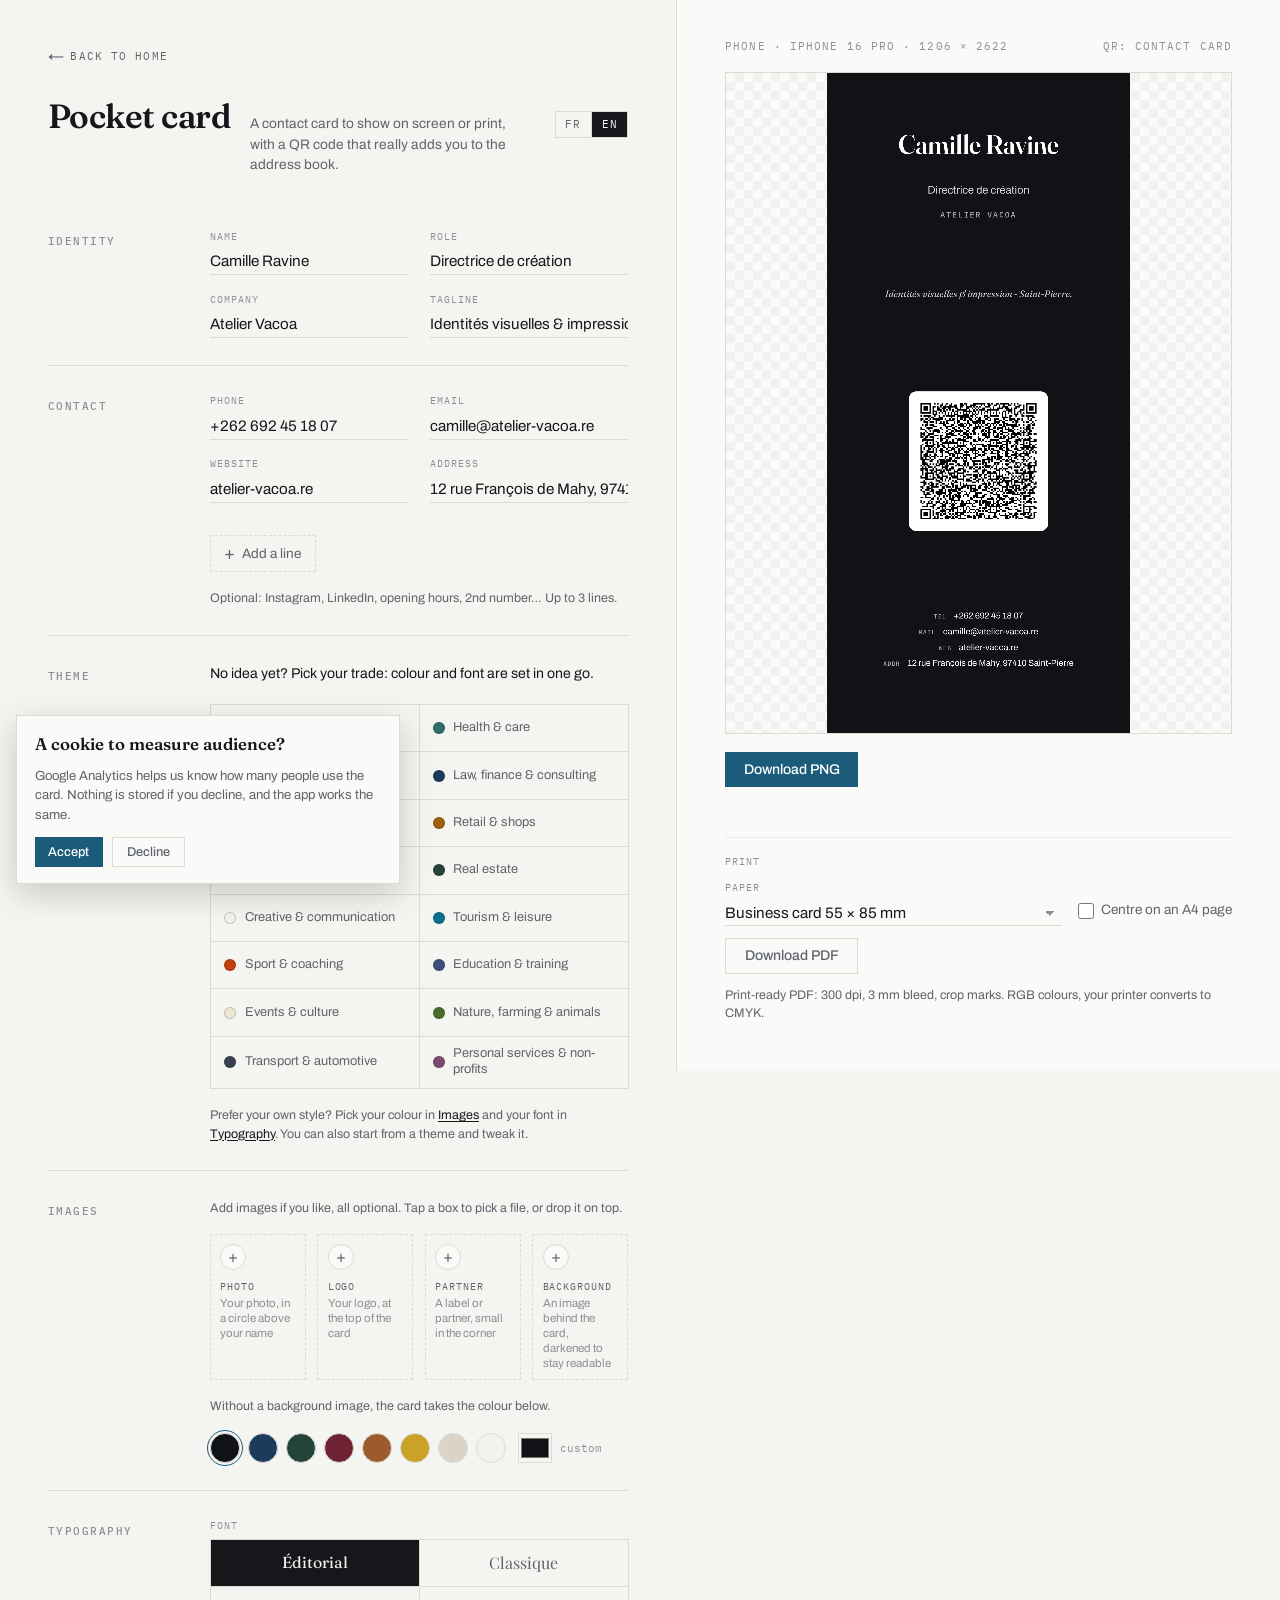
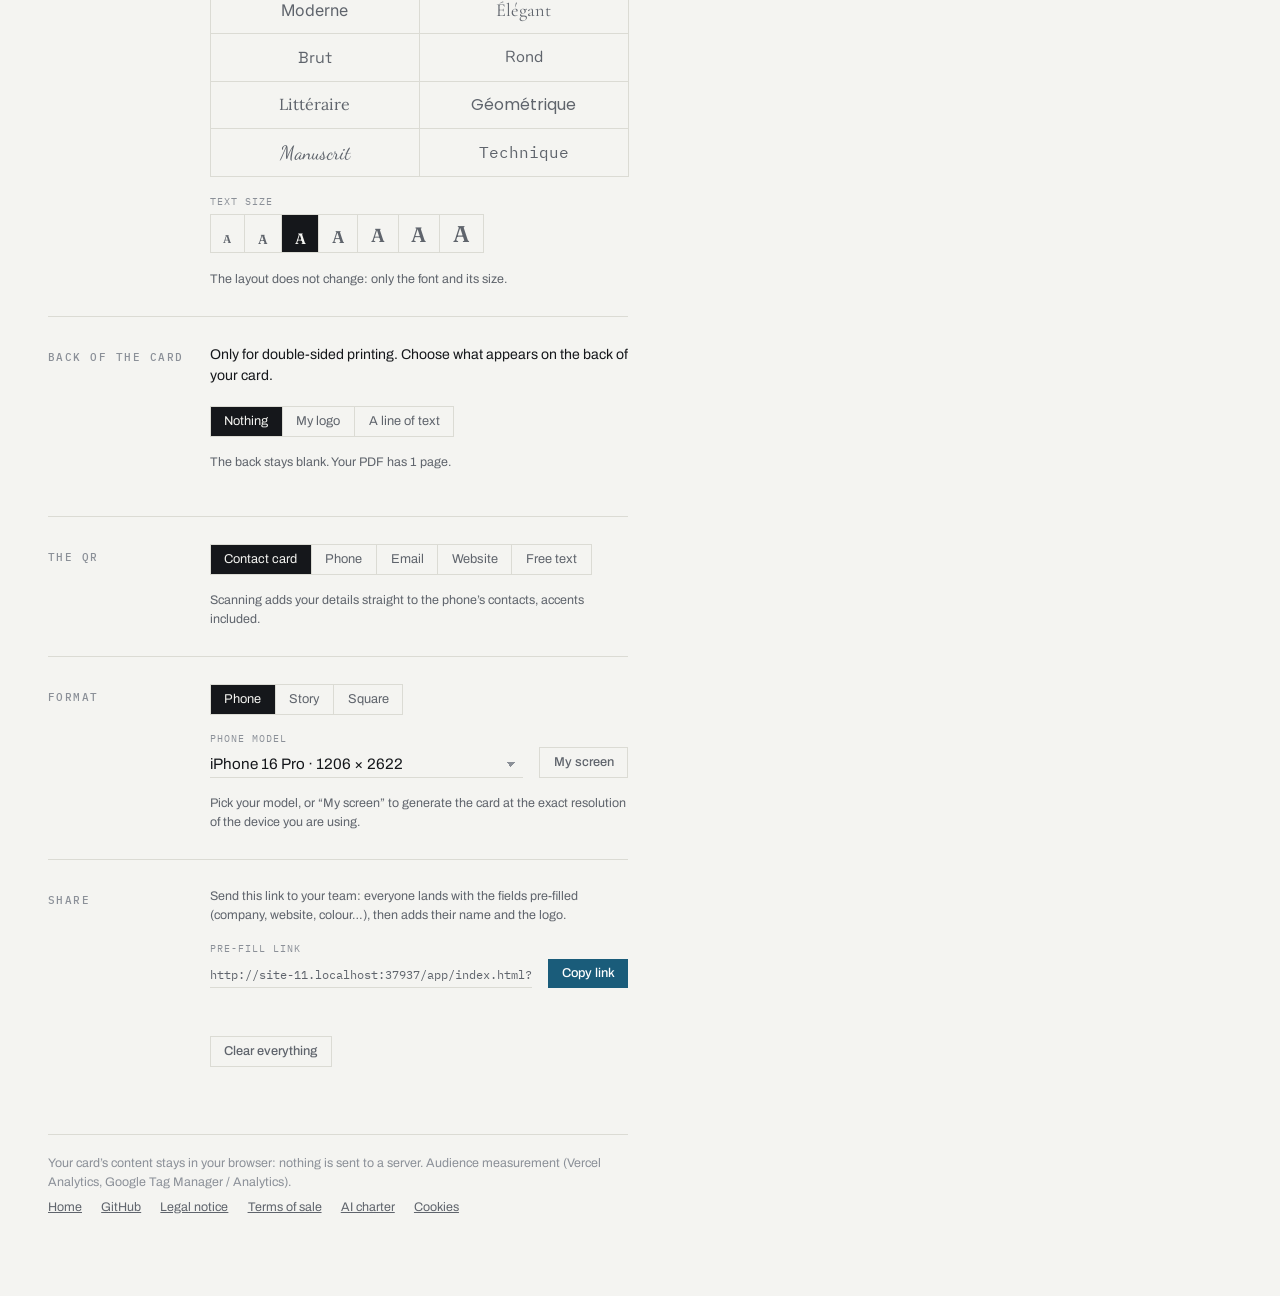
==== commit f06c4e33: "App : retrait du bouton « Voir la vCard » Le bouton affichait le contenu brut du QR (BEGIN:VCARD…), " ====
--- a/app/index.html
+++ b/app/index.html
@@ -223,7 +223,6 @@
     <div class="actions">
       <button class="btn" id="dl" type="button" data-i18n="dl">Télécharger le PNG</button>
       <button class="btn btn-ghost" id="share" type="button" hidden data-i18n="share.btn">Partager</button>
-      <button class="btn btn-ghost" id="peek" type="button" aria-expanded="false" data-i18n="peek.show">Voir la vCard</button>
     </div>
     <p class="status" id="status"></p>
     <div class="print">
@@ -238,7 +237,6 @@
       </div>
       <p class="note" data-i18n="print.note">PDF imprimeur : 300 dpi, 3 mm de fond perdu, traits de coupe. Couleurs RVB, ton imprimeur convertit en CMJN.</p>
     </div>
-    <pre class="vcard-peek" id="peek-body" hidden></pre>
   </aside>
 </div>
 
--- a/style.css
+++ b/style.css
@@ -147,7 +147,6 @@
 .btn-ghost:hover{color:var(--ink);border-color:var(--ink-2);filter:none}
 .btn-sm{font-size:.8rem;padding:.45rem .85rem}
 .status{font-size:.78rem;color:var(--ink-2);margin:0;min-height:1.2em}
-.vcard-peek{font-family:var(--mono);font-size:.66rem;line-height:1.6;color:var(--ink-3);white-space:pre-wrap;word-break:break-all;border-top:1px solid var(--rule-2);padding-top:.8rem;margin:0;max-height:8.5rem;overflow:auto}
 
 .foot{margin-top:2.5rem;padding-top:1.2rem;border-top:1px solid var(--rule);font-size:.78rem;color:var(--ink-3);display:flex;flex-wrap:wrap;gap:.4rem 1.2rem}
 .foot a{color:var(--ink-2)}
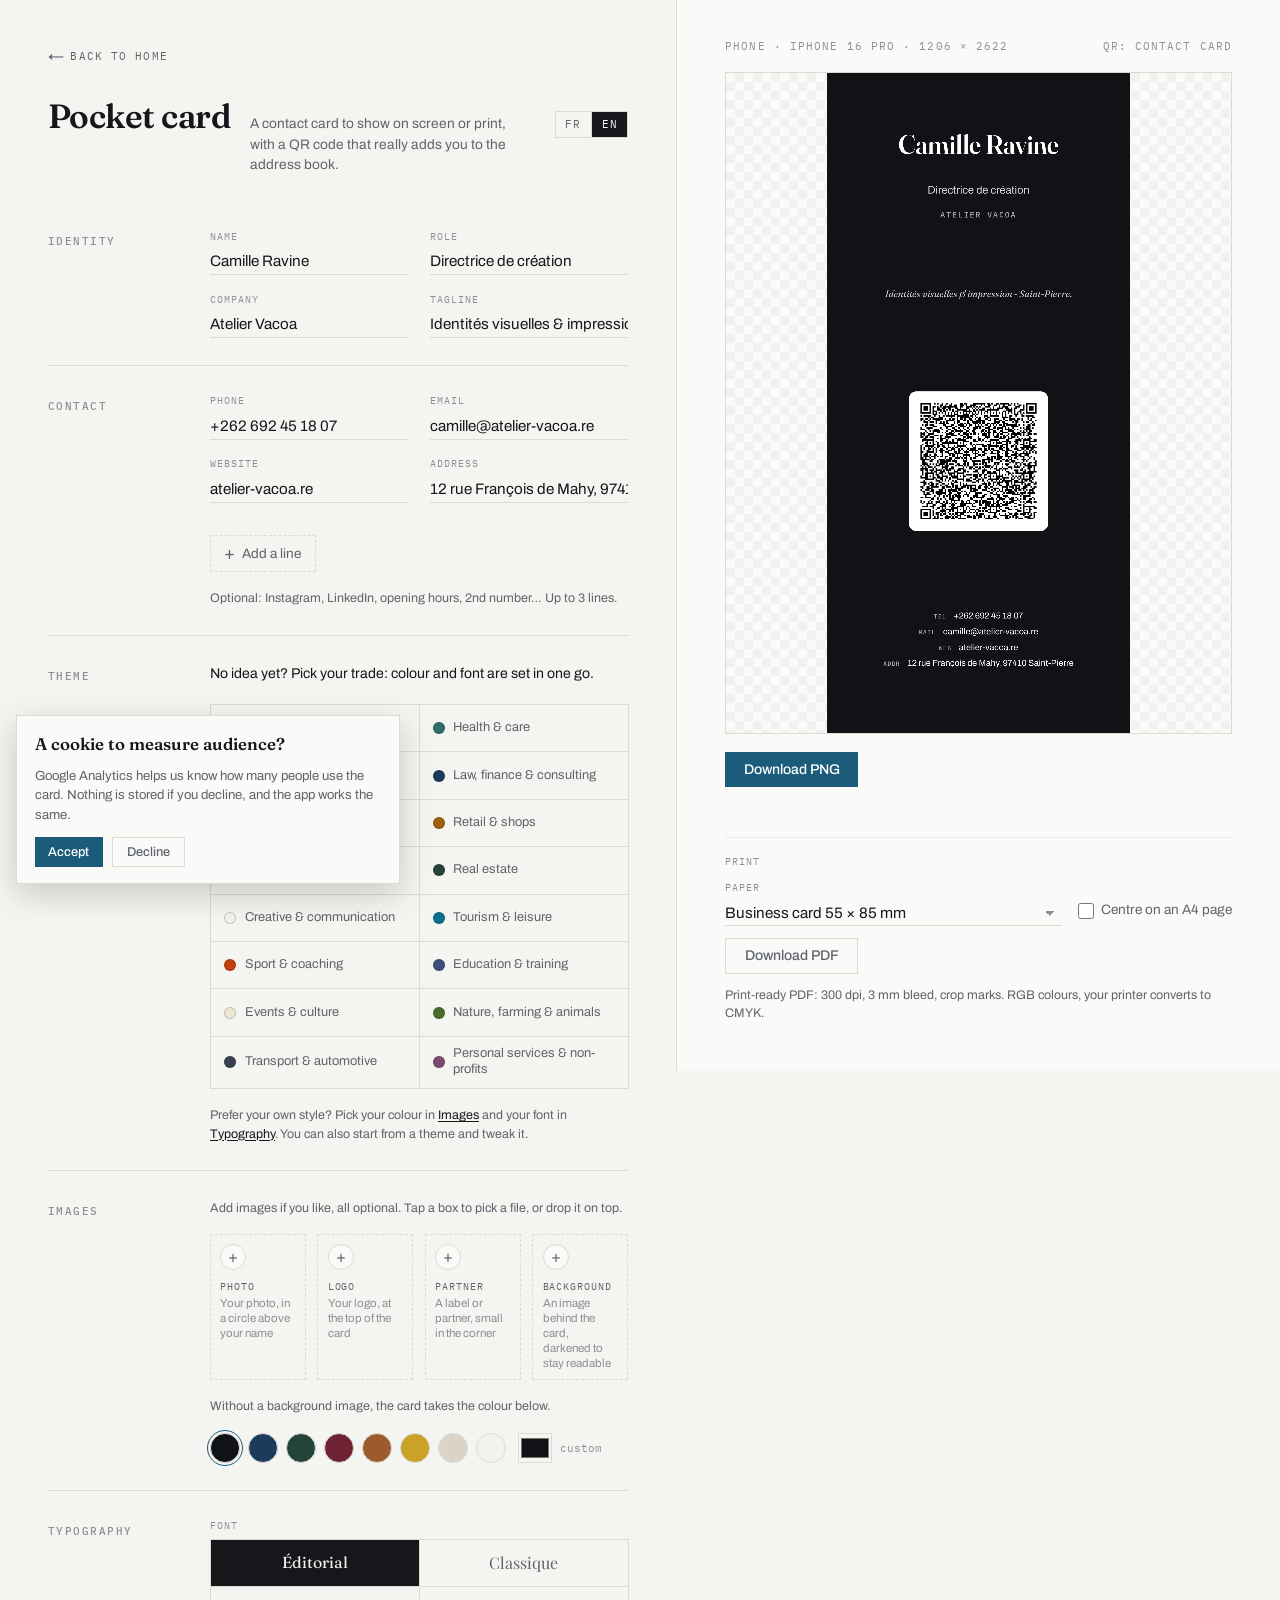
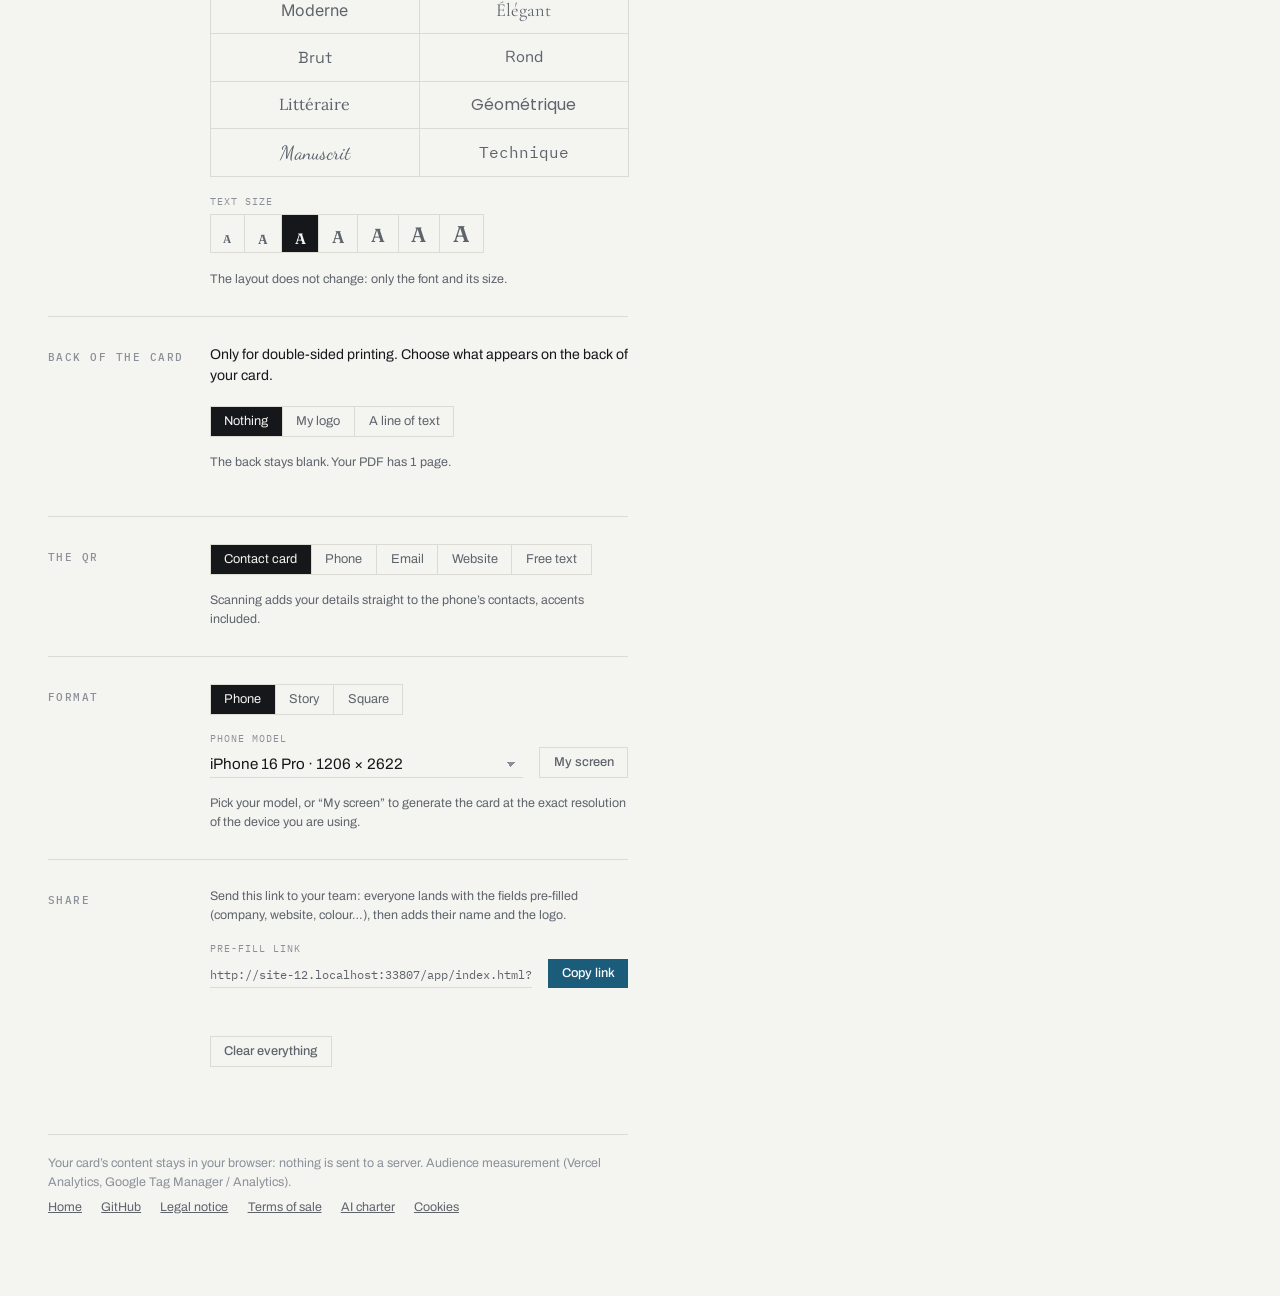
==== commit 012657db: "App : la bonne police dès l'ouverture d'un lien ?theme= ou ?font= ensureFont() appelait document.fon" ====
--- a/app/index.html
+++ b/app/index.html
@@ -272,6 +272,6 @@
     <button type="button" class="btn btn-ghost btn-sm" id="consent-no" data-i18n="consent.no">Refuser</button>
   </div>
 </div>
-<script src="/app.js?v=21"></script>
+<script src="/app.js?v=22"></script>
 </body>
 </html>
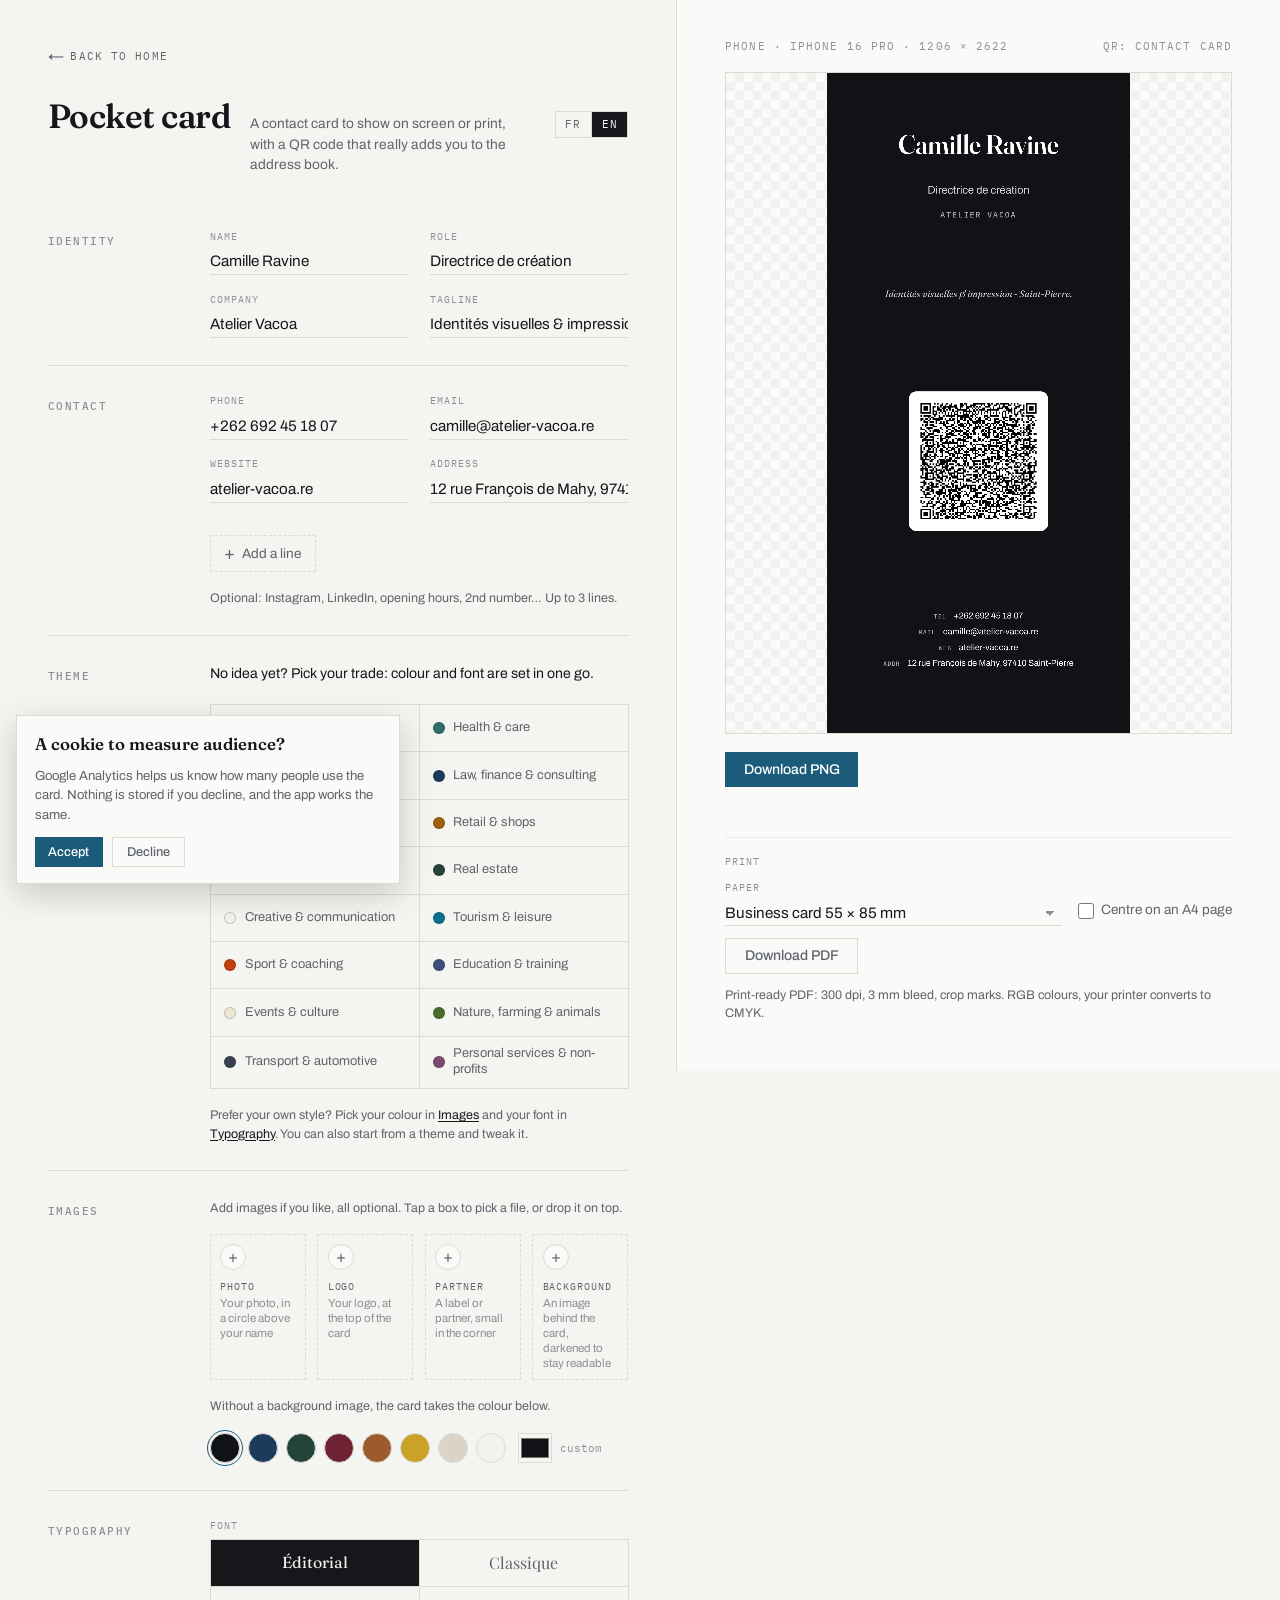
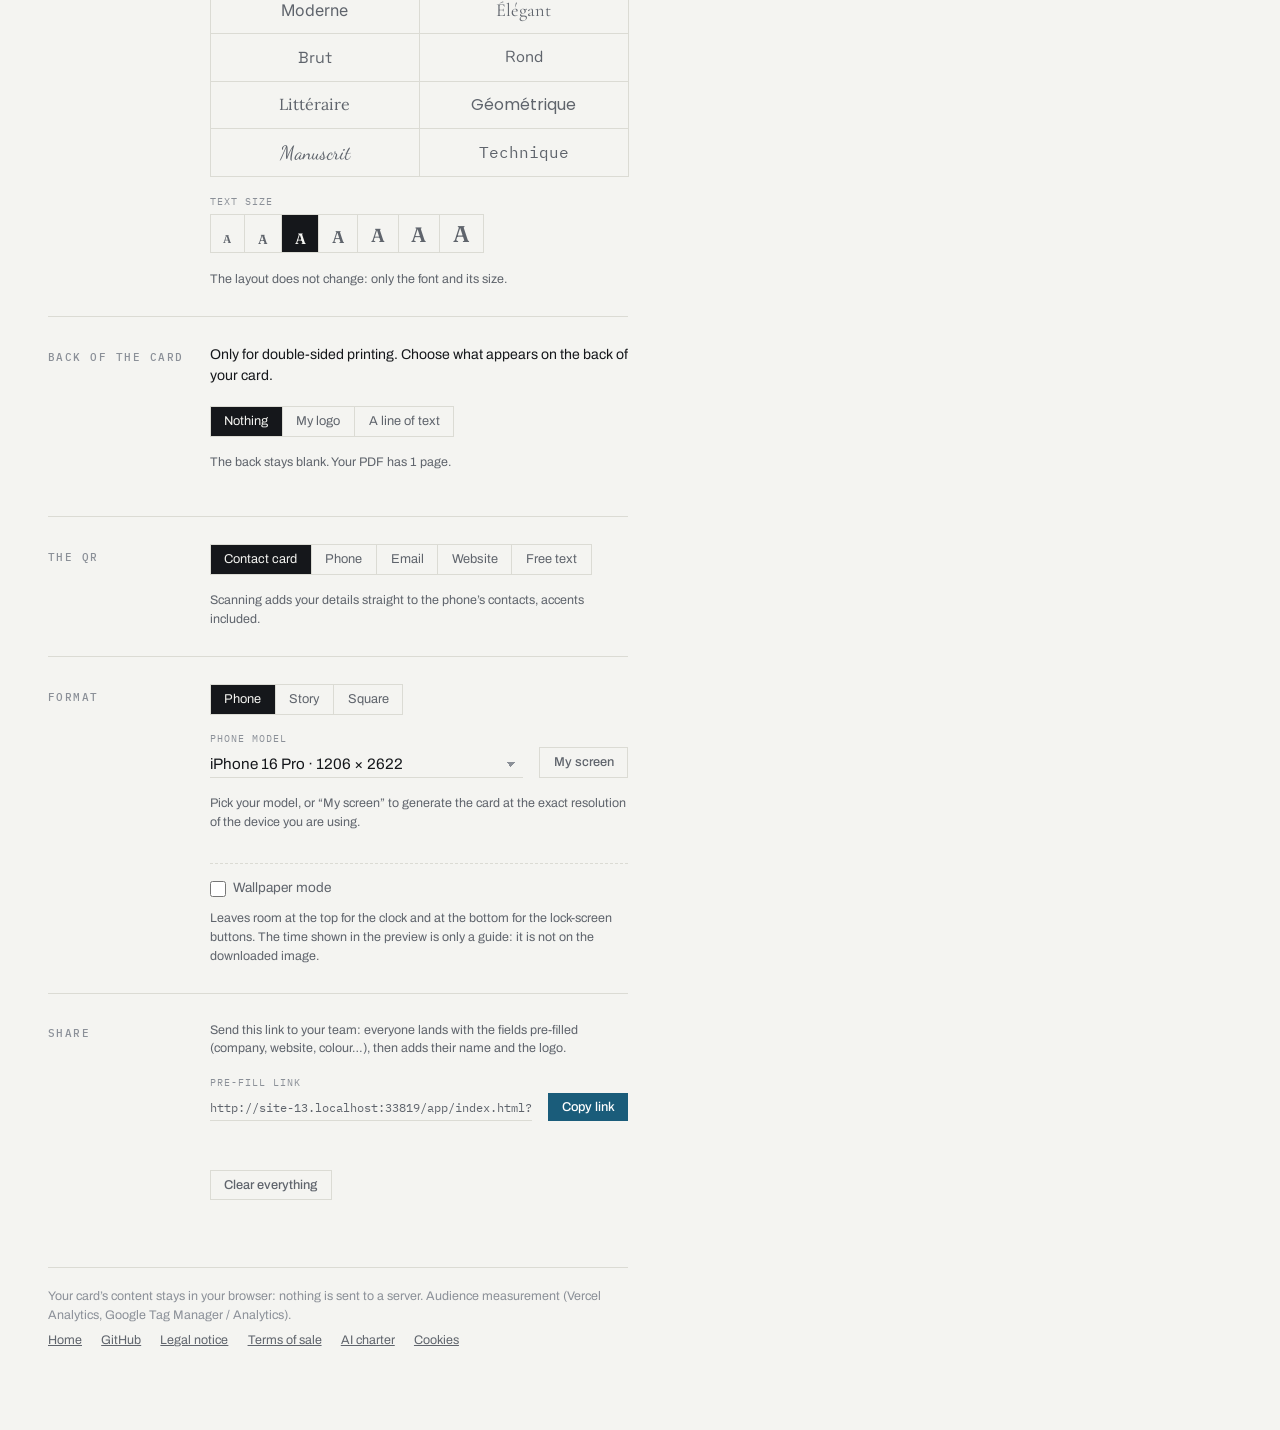
==== commit 99917f22: "App : mode fond d'écran Nouvelle case « Mode fond d'écran » (format Téléphone) : la carte se range e" ====
--- a/app/index.html
+++ b/app/index.html
@@ -38,7 +38,7 @@
 <link rel="preconnect" href="https://fonts.googleapis.com">
 <link rel="preconnect" href="https://fonts.gstatic.com" crossorigin>
 <link rel="stylesheet" href="https://fonts.googleapis.com/css2?family=Fraunces:ital,opsz,wght@0,9..144,300..800;1,9..144,300..700&family=Archivo:wght@400;500;600&family=IBM+Plex+Mono:wght@400;500&display=swap">
-<link rel="stylesheet" href="/style.css?v=18">
+<link rel="stylesheet" href="/style.css?v=19">
 <script src="/vendor/qrcode.js?v=1.4.4"></script>
 </head>
 <body>
@@ -179,6 +179,10 @@
           <button class="btn btn-ghost btn-sm" id="myscreen" type="button" data-i18n="fmt.screen">Mon écran</button>
         </div>
         <p class="note" id="fmt-note"></p>
+        <div class="wall" id="wall-row">
+          <label class="chk"><input type="checkbox" id="f-wall"> <span data-i18n="wall.label">Mode fond d'écran</span></label>
+          <p class="note" data-i18n="wall.note">Laisse de la place en haut pour l'heure et en bas pour les boutons de l'écran verrouillé. L'heure affichée dans l'aperçu sert juste à te repérer : elle n'apparaît pas sur l'image téléchargée.</p>
+        </div>
       </div>
     </section>
 
@@ -272,6 +276,6 @@
     <button type="button" class="btn btn-ghost btn-sm" id="consent-no" data-i18n="consent.no">Refuser</button>
   </div>
 </div>
-<script src="/app.js?v=22"></script>
+<script src="/app.js?v=23"></script>
 </body>
 </html>
--- a/style.css
+++ b/style.css
@@ -199,6 +199,8 @@
 #theme-diy a:hover{color:var(--accent)}
 .see-back{color:var(--ink);text-decoration:underline;text-underline-offset:.15em;text-decoration-thickness:1px}
 .see-back:hover{color:var(--accent)}
+.wall{display:flex;flex-direction:column;gap:.3rem;margin-top:.9rem;padding-top:.9rem;border-top:1px dashed var(--rule)}
+.wall[hidden]{display:none}
 .flash{animation:flash 1.4s ease}
 @keyframes flash{0%,100%{box-shadow:0 0 0 0 transparent}25%{box-shadow:0 0 0 4px color-mix(in srgb,var(--accent) 35%,transparent)}}
 .seg-themes .dot{width:12px;height:12px;border-radius:50%;border:1px solid rgba(0,0,0,.18);flex:none}
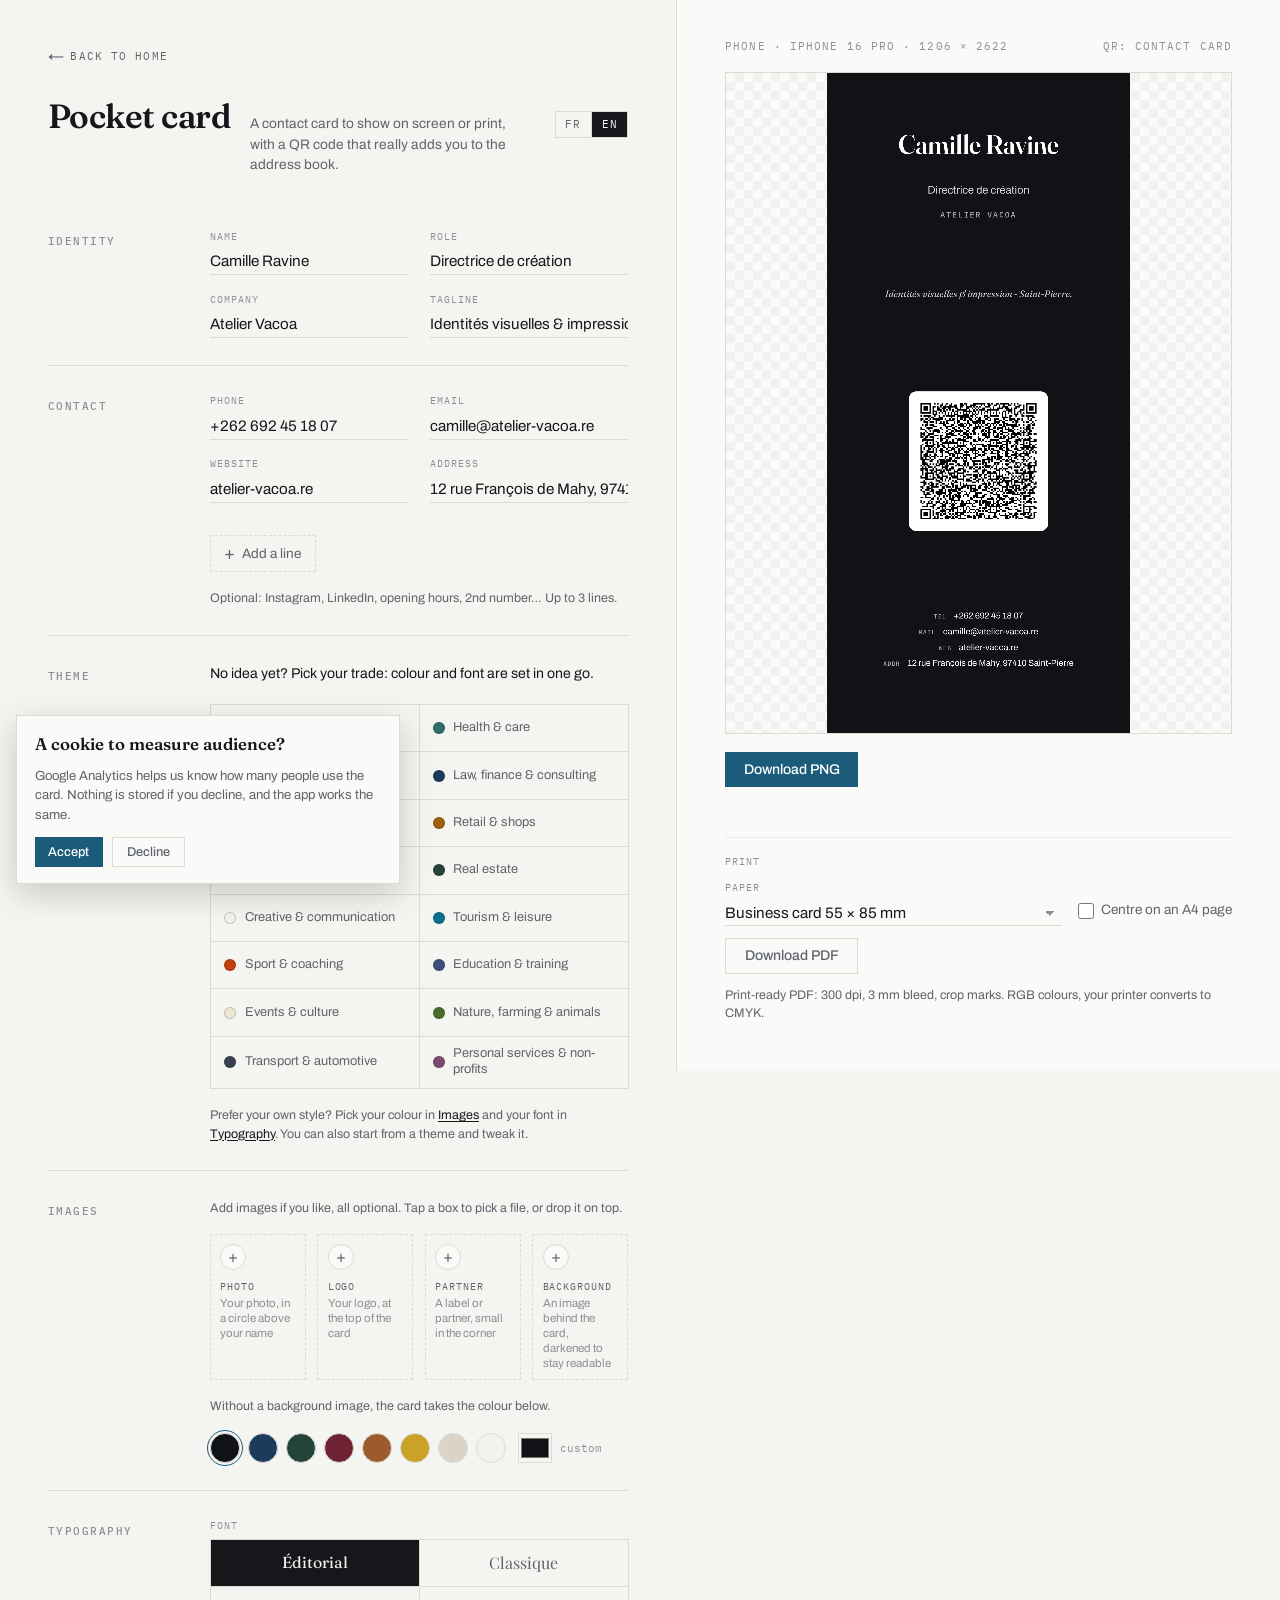
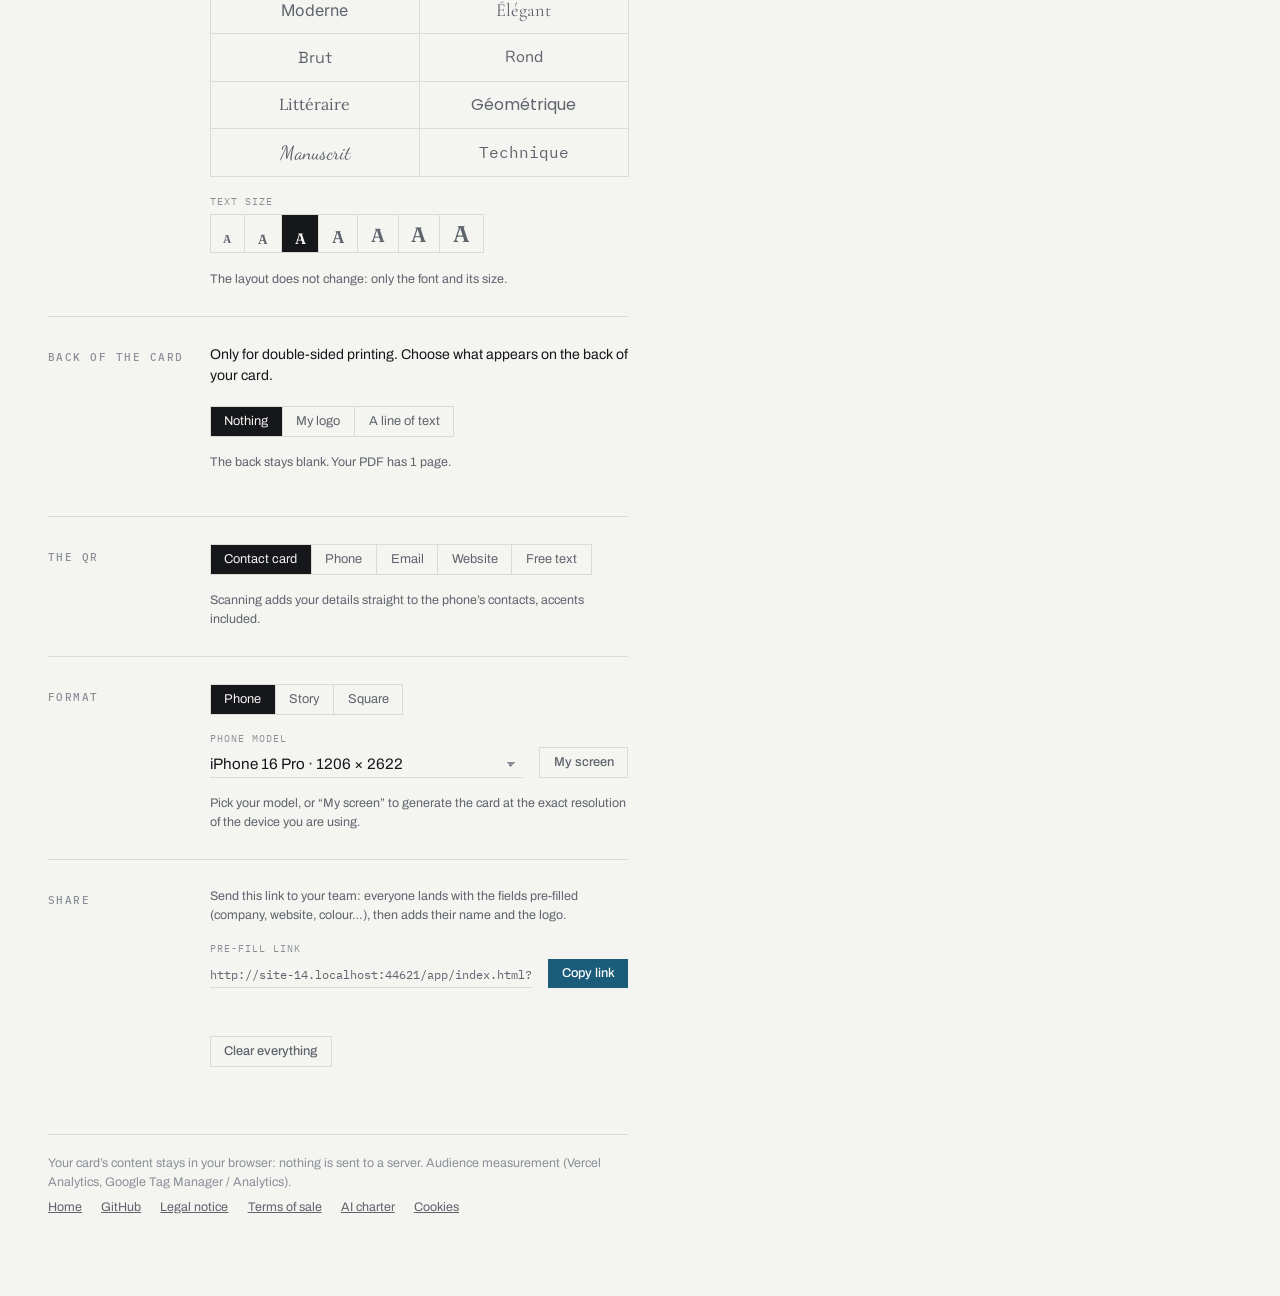
==== commit 93e125a4: "Merge pull request #21 from greggstyle/app/police-au-chargement App : la bonne police dès l'ouvertur" ====
--- a/app/index.html
+++ b/app/index.html
@@ -38,7 +38,7 @@
 <link rel="preconnect" href="https://fonts.googleapis.com">
 <link rel="preconnect" href="https://fonts.gstatic.com" crossorigin>
 <link rel="stylesheet" href="https://fonts.googleapis.com/css2?family=Fraunces:ital,opsz,wght@0,9..144,300..800;1,9..144,300..700&family=Archivo:wght@400;500;600&family=IBM+Plex+Mono:wght@400;500&display=swap">
-<link rel="stylesheet" href="/style.css?v=19">
+<link rel="stylesheet" href="/style.css?v=18">
 <script src="/vendor/qrcode.js?v=1.4.4"></script>
 </head>
 <body>
@@ -179,10 +179,6 @@
           <button class="btn btn-ghost btn-sm" id="myscreen" type="button" data-i18n="fmt.screen">Mon écran</button>
         </div>
         <p class="note" id="fmt-note"></p>
-        <div class="wall" id="wall-row">
-          <label class="chk"><input type="checkbox" id="f-wall"> <span data-i18n="wall.label">Mode fond d'écran</span></label>
-          <p class="note" data-i18n="wall.note">Laisse de la place en haut pour l'heure et en bas pour les boutons de l'écran verrouillé. L'heure affichée dans l'aperçu sert juste à te repérer : elle n'apparaît pas sur l'image téléchargée.</p>
-        </div>
       </div>
     </section>
 
@@ -276,6 +272,6 @@
     <button type="button" class="btn btn-ghost btn-sm" id="consent-no" data-i18n="consent.no">Refuser</button>
   </div>
 </div>
-<script src="/app.js?v=23"></script>
+<script src="/app.js?v=22"></script>
 </body>
 </html>
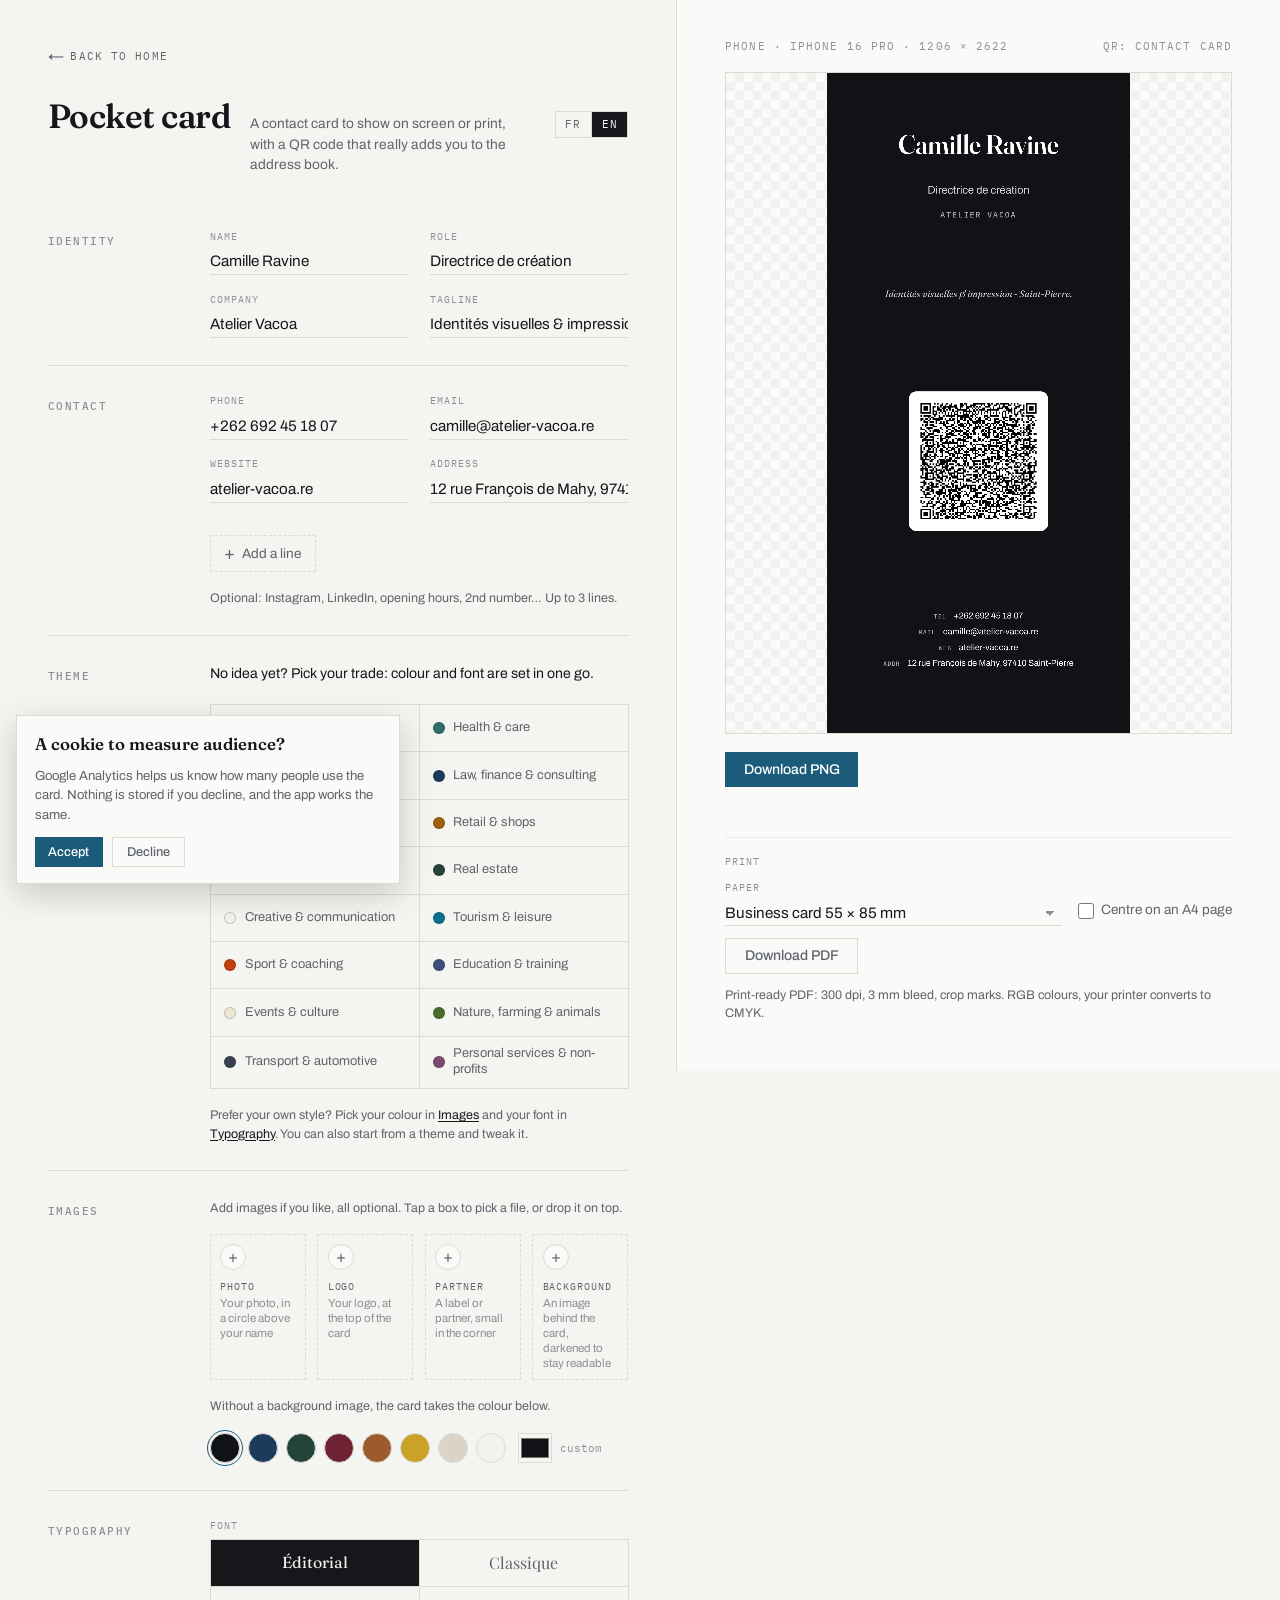
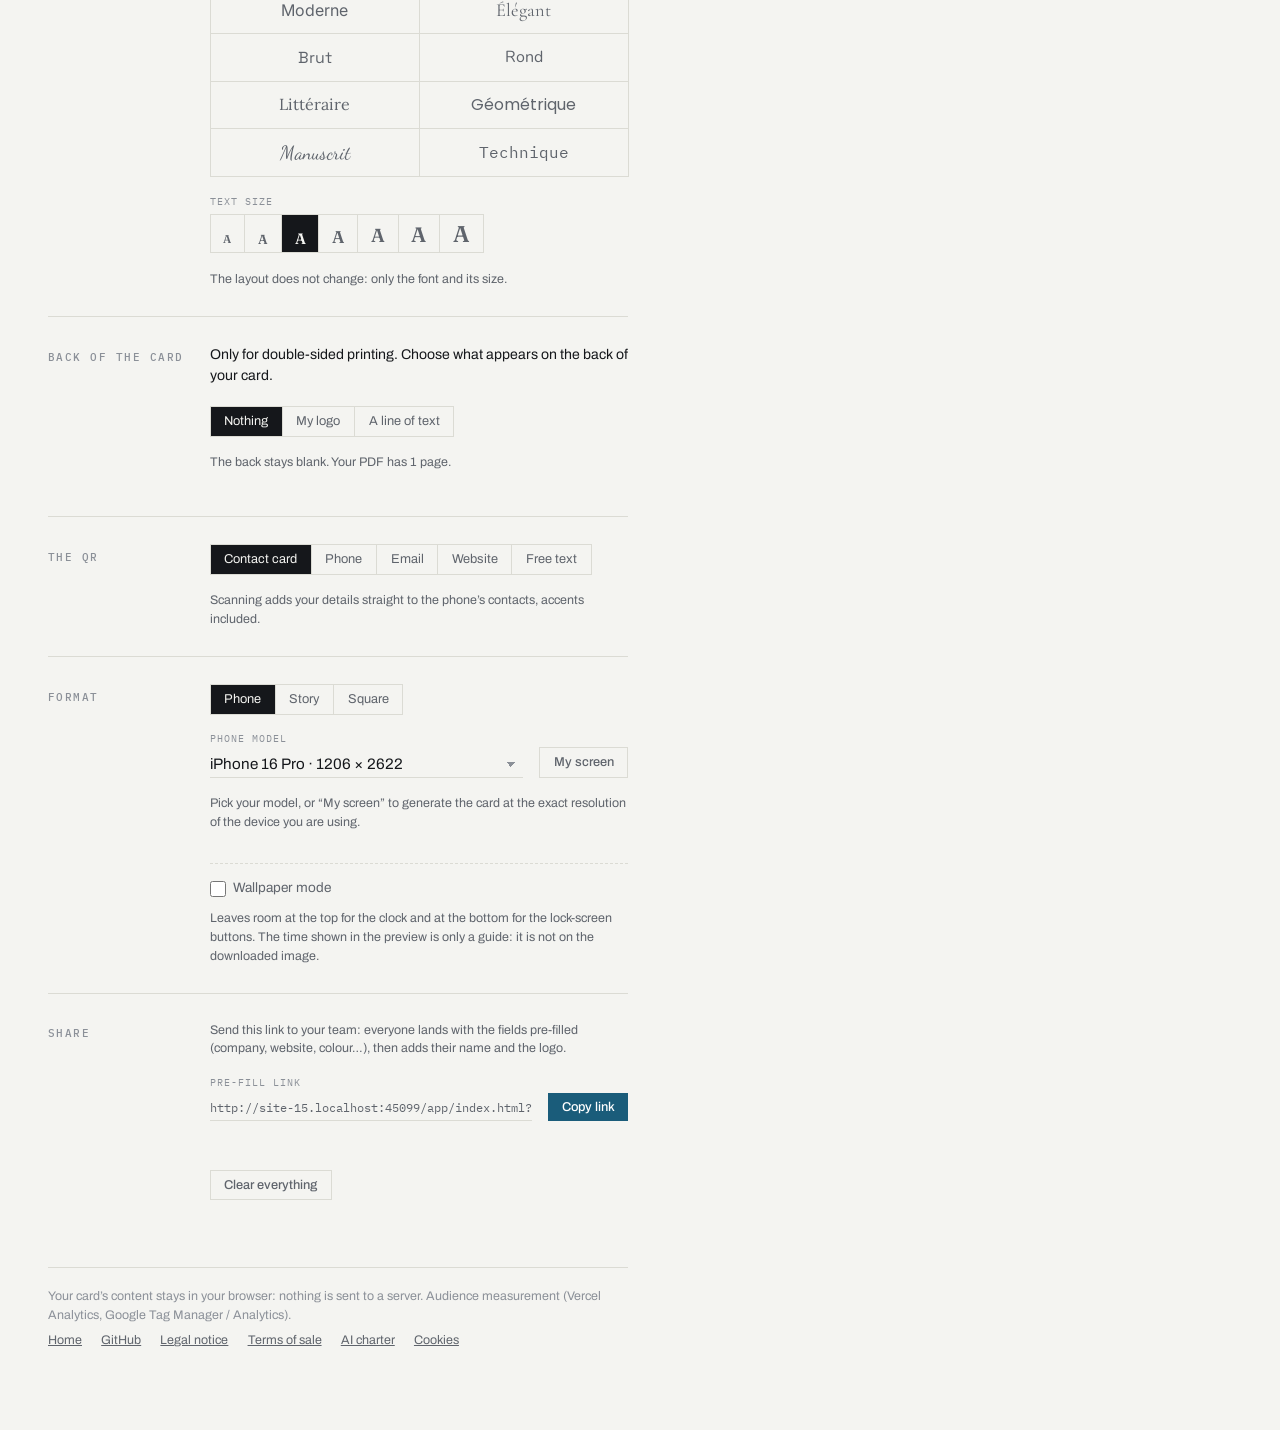
==== commit c33e25dc: "Merge pull request #22 from greggstyle/app/mode-fond-ecran App : mode fond d'écran (la carte laisse " ====
--- a/app/index.html
+++ b/app/index.html
@@ -38,7 +38,7 @@
 <link rel="preconnect" href="https://fonts.googleapis.com">
 <link rel="preconnect" href="https://fonts.gstatic.com" crossorigin>
 <link rel="stylesheet" href="https://fonts.googleapis.com/css2?family=Fraunces:ital,opsz,wght@0,9..144,300..800;1,9..144,300..700&family=Archivo:wght@400;500;600&family=IBM+Plex+Mono:wght@400;500&display=swap">
-<link rel="stylesheet" href="/style.css?v=18">
+<link rel="stylesheet" href="/style.css?v=19">
 <script src="/vendor/qrcode.js?v=1.4.4"></script>
 </head>
 <body>
@@ -179,6 +179,10 @@
           <button class="btn btn-ghost btn-sm" id="myscreen" type="button" data-i18n="fmt.screen">Mon écran</button>
         </div>
         <p class="note" id="fmt-note"></p>
+        <div class="wall" id="wall-row">
+          <label class="chk"><input type="checkbox" id="f-wall"> <span data-i18n="wall.label">Mode fond d'écran</span></label>
+          <p class="note" data-i18n="wall.note">Laisse de la place en haut pour l'heure et en bas pour les boutons de l'écran verrouillé. L'heure affichée dans l'aperçu sert juste à te repérer : elle n'apparaît pas sur l'image téléchargée.</p>
+        </div>
       </div>
     </section>
 
@@ -272,6 +276,6 @@
     <button type="button" class="btn btn-ghost btn-sm" id="consent-no" data-i18n="consent.no">Refuser</button>
   </div>
 </div>
-<script src="/app.js?v=22"></script>
+<script src="/app.js?v=23"></script>
 </body>
 </html>
